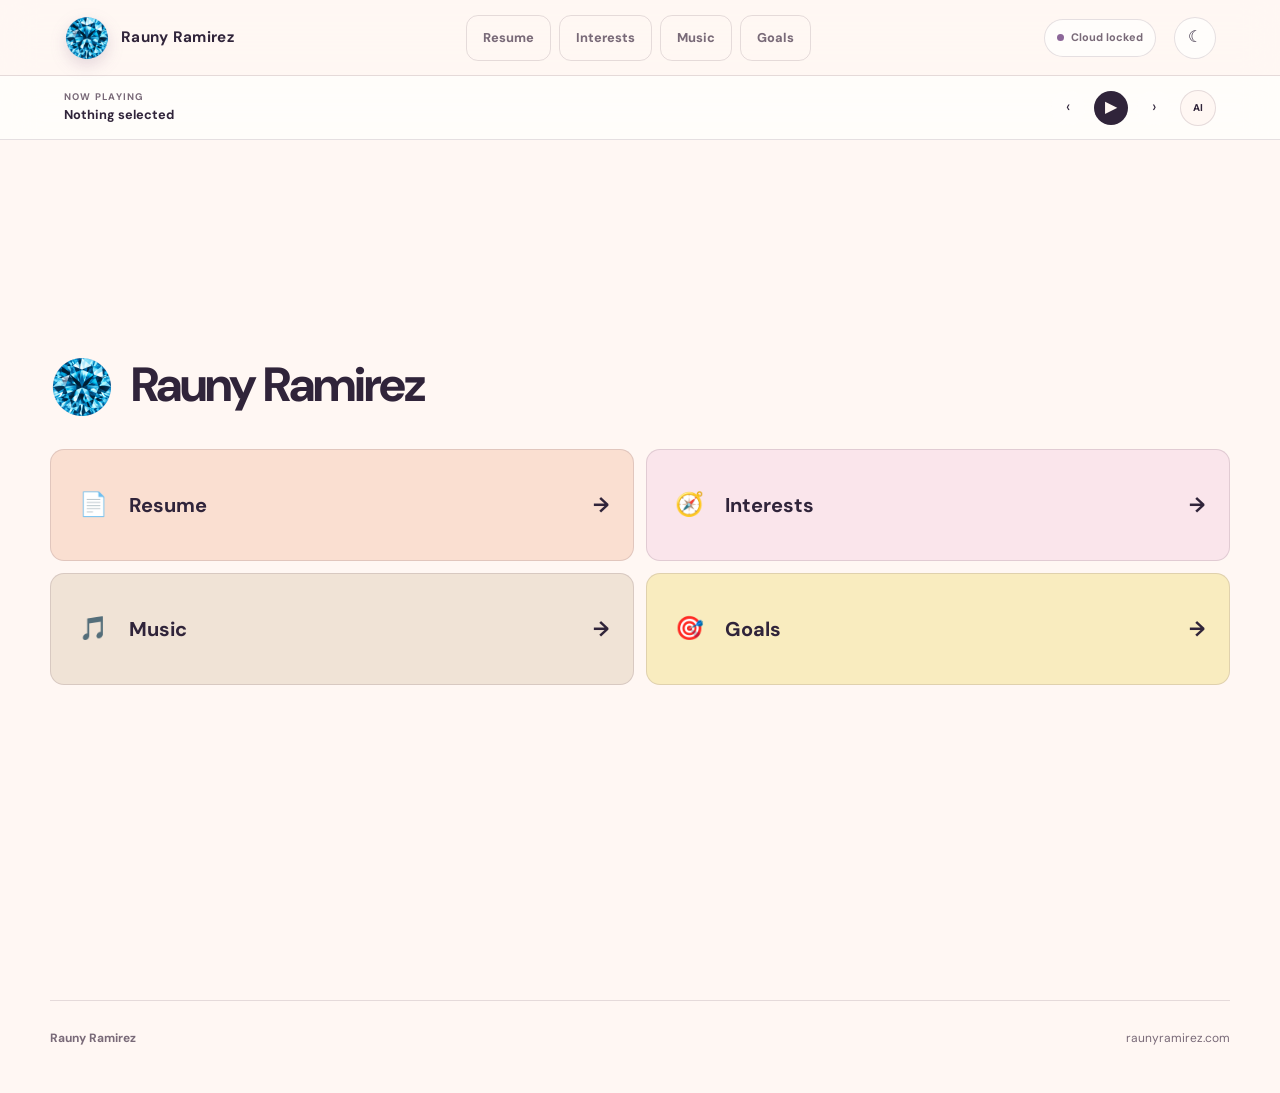
==== index.html @ 9d789d57 "Open Music with playlist tiles" ====
<!doctype html>
<html lang="en">
  <head>
    <meta charset="UTF-8" />
    <meta name="viewport" content="width=device-width, initial-scale=1.0" />
    <meta name="theme-color" content="#fff7f3" />
    <meta name="description" content="Rauny Ramirez — resume, interests, music, and goals." />
    <meta property="og:title" content="Rauny Ramirez" />
    <meta property="og:description" content="Resume, interests, music, and goals." />
    <meta property="og:url" content="https://raunyramirez.com/" />
    <meta property="og:image" content="https://raunyramirez.com/logo.png" />
    <meta property="og:type" content="website" />
    <title>Rauny Ramirez</title>
    <link rel="icon" href="favicon.ico" sizes="any" />
    <link rel="icon" href="favicon-32.png" type="image/png" sizes="32x32" />
    <link rel="icon" href="favicon-16.png" type="image/png" sizes="16x16" />
    <link rel="apple-touch-icon" href="apple-touch-icon.png" sizes="180x180" />
    <link rel="manifest" href="site.webmanifest" />
    <link rel="preconnect" href="https://fonts.googleapis.com" />
    <link rel="preconnect" href="https://fonts.gstatic.com" crossorigin />
    <link href="https://fonts.googleapis.com/css2?family=DM+Sans:wght@400;500;600;700;800&amp;display=swap" rel="stylesheet" />
    <link rel="stylesheet" href="styles.css?v=20260805-playlisttiles1" />
    <script src="music-cloud.js?v=20260804-structure1" defer></script>
    <script src="script.js?v=20260805-playlisttiles1" defer></script>
  </head>
  <body>
    <a class="skip-link" href="#main-content">Skip to content</a>
    <header class="site-header">
      <a class="brand" href="index.html" aria-label="Rauny Ramirez home"><img src="logo.png" alt="" /><strong>Rauny Ramirez</strong></a>
      <button id="menu-toggle" class="icon-button menu-toggle" type="button" aria-label="Open menu" aria-expanded="false">☰</button>
      <nav id="primary-nav" aria-label="Primary navigation">
        <a href="resume.html">Resume</a><a href="interests.html">Interests</a><a href="music.html">Music</a><a href="goals.html">Goals</a>
      </nav>
      <button id="cloud-status" class="cloud-status" type="button"><span></span>Cloud locked</button>
      <button id="theme-toggle" class="icon-button" type="button" aria-label="Switch color theme">☾</button>
    </header>

    <aside id="music-bar" class="music-bar" aria-label="Music player">
      <div><span>Now playing</span><strong id="now-playing">Nothing selected</strong></div>
      <audio id="audio-player" preload="metadata"></audio>
      <button id="previous-track" type="button" aria-label="Previous track">‹</button>
      <button id="toggle-track" class="play-button" type="button" aria-label="Play or pause">▶</button>
      <button id="next-track" type="button" aria-label="Next track">›</button>
    </aside>

    <main id="main-content">
      <section class="home-launch section-shell" aria-labelledby="home-title">
        <header><img src="logo.png" alt="" /><div><h1 id="home-title">Rauny Ramirez</h1></div></header>
        <div class="launch-grid" aria-label="Website pages">
          <a href="resume.html"><span class="launch-mark"><i aria-hidden="true">📄</i></span><strong>Resume</strong><b>→</b></a>
          <a href="interests.html"><span class="launch-mark"><i aria-hidden="true">🧭</i></span><strong>Interests</strong><b>→</b></a>
          <a href="music.html"><span class="launch-mark"><i aria-hidden="true">🎵</i></span><strong>Music</strong><b>→</b></a>
          <a href="goals.html"><span class="launch-mark"><i aria-hidden="true">🎯</i></span><strong>Goals</strong><b>→</b></a>
        </div>
      </section>
    </main>

    <footer><strong>Rauny Ramirez</strong><span>raunyramirez.com</span></footer>
    <div id="toast" class="toast" role="status" aria-live="polite"></div>
  </body>
</html>
---- styles.css ----
:root {
  --canvas: #fff7f3; --surface: #fffdfb; --ink: #30243a; --muted: #796a78; --line: rgba(72,48,69,.14);
  --terracotta: #8c6698; --terracotta-dark: #76547f; --rose: #f8dce5; --sage: #ead9c8; --sun: #f7e6a8; --blue: #f8d4c0;
  --shadow: 0 12px 35px rgba(91,61,87,.09); --radius: 14px; --header: 76px;
}
[data-theme="dark"] { --canvas:#211a25; --surface:#302736; --ink:#fff8f5; --muted:#cfbfcc; --line:rgba(255,241,248,.14); --terracotta:#c8a4d1; --terracotta-dark:#e0c2e5; --rose:#4a303d; --sage:#493c34; --sun:#4b432d; --blue:#4a332d; --shadow:0 18px 50px rgba(0,0,0,.3); }
* { box-sizing: border-box; }
[hidden] { display:none !important; }
html { scroll-behavior: smooth; scroll-padding-top: 150px; }
body { margin: 0; background: var(--canvas); color: var(--ink); font-family: "DM Sans", sans-serif; line-height: 1.55; transition: background .25s,color .25s; }
button,input,textarea,select { font: inherit; }
button,a { -webkit-tap-highlight-color: transparent; }
a { color: inherit; }
.skip-link { position:fixed; z-index:999; top:10px; left:10px; transform:translateY(-150%); border-radius:10px; background:var(--ink); color:var(--canvas); padding:10px 14px; }
.skip-link:focus { transform:none; }
.site-header { position:sticky; z-index:50; top:0; display:grid; grid-template-columns:auto 1fr auto auto; min-height:var(--header); align-items:center; gap:18px; border-bottom:1px solid var(--line); background:color-mix(in srgb,var(--canvas) 88%,transparent); padding:0 clamp(20px,5vw,72px); backdrop-filter:blur(18px); }
.brand { display:flex; align-items:center; gap:11px; text-decoration:none; }
.brand img { width:46px; height:46px; object-fit:contain; filter:drop-shadow(0 6px 8px rgba(122,76,120,.2)); }
.brand strong { font-size:.95rem; letter-spacing:.02em; }
#primary-nav { display:flex; justify-content:center; gap:8px; }
#primary-nav a { display:inline-flex; min-height:46px; align-items:center; justify-content:center; border:1px solid var(--line); border-radius:12px; color:var(--muted); padding:0 16px; font-size:.8rem; font-weight:800; text-decoration:none; }
#primary-nav a:hover,#primary-nav a:focus-visible,#primary-nav a[aria-current="page"] { border-color:var(--terracotta); background:var(--surface); color:var(--ink); outline:0; }
.icon-button,.music-bar button { border:1px solid var(--line); background:var(--surface); color:var(--ink); cursor:pointer; }
.icon-button { display:grid; width:42px; height:42px; place-items:center; border-radius:50%; }
.cloud-status { display:flex; min-height:38px; align-items:center; gap:7px; border:1px solid var(--line); border-radius:999px; background:var(--surface); color:var(--muted); padding:0 12px; cursor:pointer; font-size:.68rem; font-weight:750; }
.cloud-status span { width:7px; height:7px; border-radius:50%; background:var(--terracotta); }
.cloud-status.connected { color:var(--ink); }
.cloud-status.connected span { background:#a978b4; box-shadow:0 0 0 4px color-mix(in srgb,#a978b4 18%,transparent); }
.menu-toggle { display:none; }
.music-bar { position:sticky; z-index:45; top:var(--header); display:grid; grid-template-columns:1fr auto auto auto auto; min-height:64px; align-items:center; gap:9px; border-bottom:1px solid var(--line); background:color-mix(in srgb,var(--surface) 92%,transparent); padding:8px clamp(20px,5vw,72px); backdrop-filter:blur(18px); }
.music-bar div { display:grid; min-width:0; }
.music-bar span { color:var(--muted); font-size:.6rem; font-weight:700; letter-spacing:.13em; text-transform:uppercase; }
.music-bar strong { overflow:hidden; text-overflow:ellipsis; white-space:nowrap; font-size:.8rem; }
.music-bar button { width:34px; height:34px; border:0; border-radius:50%; }
.music-bar .play-button { background:var(--ink); color:var(--canvas); }
.music-bar .quick-ai-toggle { display:grid; width:36px; height:36px; place-items:center; border:1px solid var(--line); background:var(--canvas); color:var(--ink); font-size:.62rem; font-weight:800; }
.music-bar .quick-ai-toggle[aria-expanded="true"] { border-color:var(--ink); background:var(--ink); color:var(--canvas); }
.quick-ai-popover { position:absolute; top:calc(100% + 8px); right:clamp(20px,5vw,72px); width:min(390px,calc(100vw - 28px)); max-height:min(70vh,620px); overflow-y:auto; border:1px solid var(--line); border-radius:15px; background:var(--surface); box-shadow:var(--shadow); padding:14px; }
.quick-ai-popover form { display:grid; gap:9px; }
.music-bar .quick-ai-heading { display:flex; align-items:center; justify-content:space-between; }
.quick-ai-heading strong { font-size:.8rem; }
.music-bar .quick-ai-heading button { display:grid; width:30px; height:30px; place-items:center; border:0; background:transparent; color:var(--muted); font-size:1.15rem; }
.quick-ai-popover select,.quick-ai-popover textarea { width:100%; border:1px solid var(--line); border-radius:10px; background:var(--canvas); color:var(--ink); font:inherit; }
.quick-ai-popover select { min-height:40px; padding:0 10px; }
.quick-ai-popover textarea { min-height:72px; max-height:180px; resize:vertical; padding:11px; line-height:1.4; }
.quick-ai-popover .button { width:100%; min-height:42px; }
.quick-ai-answer { margin-top:11px; border-top:1px solid var(--line); padding:13px 2px 2px; color:var(--ink); font-size:.82rem; line-height:1.55; white-space:pre-wrap; }
.section-shell { width:min(1180px,calc(100% - 40px)); margin-inline:auto; }
.hero { display:grid; grid-template-columns:1.08fr .92fr; min-height:680px; align-items:center; gap:7vw; padding-block:80px; }
.eyebrow { margin:0 0 12px; color:var(--terracotta-dark); font-size:.68rem; font-weight:800; letter-spacing:.16em; text-transform:uppercase; }
h1,h2,h3 { font-family:"DM Sans",sans-serif; font-weight:750; line-height:1; }
h1 { max-width:700px; margin:0; font-size:clamp(4rem,8vw,8rem); letter-spacing:-.045em; }
h1 em { color:var(--terracotta); font-weight:400; }
.lede { max-width:610px; margin:27px 0 32px; color:var(--muted); font-size:clamp(1rem,1.7vw,1.25rem); }
.hero-actions { display:flex; flex-wrap:wrap; gap:10px; }
.button { display:inline-flex; min-height:44px; align-items:center; justify-content:center; border:1px solid var(--line); border-radius:10px; padding:0 18px; cursor:pointer; font-size:.78rem; font-weight:750; text-decoration:none; }
.button.primary { border-color:var(--ink); background:var(--ink); color:var(--canvas); }
.button.ghost { background:var(--surface); color:var(--ink); }
.hero-art { position:relative; display:grid; width:min(440px,100%); aspect-ratio:1; place-items:center; justify-self:end; overflow:hidden; border-radius:50% 50% 43% 57% / 42% 54% 46% 58%; background:var(--rose); box-shadow:var(--shadow); }
.hero-logo { position:relative; z-index:2; width:72%; height:72%; object-fit:contain; filter:drop-shadow(0 22px 20px rgba(105,62,100,.22)); }
.hero-art small { position:absolute; z-index:2; bottom:50px; letter-spacing:.14em; text-transform:uppercase; }
.orb { position:absolute; display:block; border-radius:50%; }
.orb.one { width:230px; height:230px; top:-45px; right:-30px; background:var(--sun); }
.orb.two { width:180px; height:180px; bottom:-25px; left:-20px; background:var(--sage); }
.overview { display:grid; grid-template-columns:repeat(4,1fr); border:1px solid var(--line); border-radius:var(--radius); background:var(--surface); box-shadow:var(--shadow); }
.overview a { min-height:220px; border-right:1px solid var(--line); padding:28px; text-decoration:none; transition:background .2s; }
.overview a:last-child { border:0; }
.overview a:hover { background:var(--rose); }
.overview span { color:var(--terracotta-dark); font-size:.66rem; font-weight:800; }
.overview h2 { margin:38px 0 10px; font-size:2.2rem; }
.overview p { margin:0; color:var(--muted); font-size:.82rem; }
.content-section { padding-block:120px 25px; }
.section-heading { display:grid; grid-template-columns:1fr minmax(260px,430px); align-items:end; gap:40px; margin-bottom:42px; }
.section-heading h1,.section-heading h2 { margin:0; font-size:clamp(3.7rem,6.5vw,7rem); letter-spacing:-.04em; }
.section-heading > p { margin:0 0 9px; color:var(--muted); }
.drop-zone { display:grid; grid-template-columns:auto 1fr auto; align-items:center; gap:18px; border:1.5px dashed color-mix(in srgb,var(--ink) 34%,transparent); border-radius:var(--radius); background:color-mix(in srgb,var(--blue) 55%,var(--surface)); padding:27px; cursor:pointer; outline:none; transition:.2s; }
.drop-zone:hover,.drop-zone:focus-visible,.drop-zone.is-dragging { border-color:var(--ink); transform:translateY(-2px); box-shadow:var(--shadow); }
.drop-zone > span { display:grid; width:52px; height:52px; place-items:center; border-radius:17px; background:var(--surface); font-size:1.4rem; }
.drop-zone strong { display:block; }
.drop-zone p { margin:2px 0 0; color:var(--muted); font-size:.8rem; }
.art-gallery { columns:3 280px; column-gap:15px; margin-top:24px; }
.art-card { position:relative; overflow:hidden; break-inside:avoid; margin-bottom:15px; border-radius:22px; background:var(--surface); box-shadow:var(--shadow); }
.art-card img { display:block; width:100%; }
.art-card footer { display:flex; justify-content:space-between; padding:12px 14px; }
.drawing-studio { overflow:hidden; border:1px solid var(--line); border-radius:var(--radius); background:var(--surface); box-shadow:var(--shadow); }
.drawing-heading { display:flex; align-items:end; justify-content:space-between; gap:24px; padding:24px 26px 18px; }
.drawing-heading h2,.drawing-heading h3 { margin:0; font-size:clamp(2rem,4vw,3.5rem); }
.drawing-heading > p { max-width:500px; margin:0; color:var(--muted); font-size:.76rem; text-align:right; }
.drawing-toolbar { display:flex; flex-wrap:wrap; align-items:center; gap:10px; border-block:1px solid var(--line); background:color-mix(in srgb,var(--blue) 35%,var(--surface)); padding:12px 16px; }
.tool-segment,.drawing-actions { display:flex; flex-wrap:wrap; gap:6px; }
.drawing-toolbar button { min-height:38px; border:1px solid var(--line); border-radius:999px; background:var(--surface); color:var(--ink); padding:0 13px; cursor:pointer; font-size:.72rem; font-weight:750; }
.drawing-toolbar button.active,.drawing-toolbar .save-drawing,.drawing-toolbar .pencil-quick-action { border-color:var(--ink); background:var(--ink); color:var(--canvas); }
.drawing-toolbar button:disabled { cursor:not-allowed; opacity:.4; }
.drawing-actions { margin-left:auto; }
.color-control,.size-control,.pencil-only-control { display:flex; align-items:center; gap:7px; color:var(--muted); font-size:.7rem; font-weight:750; }
.color-control input { width:38px; height:38px; border:1px solid var(--line); border-radius:50%; background:transparent; padding:3px; }
.color-control input::-webkit-color-swatch { border:0; border-radius:50%; }
.size-control input { width:110px; border:0; padding:0; }
.size-control output { min-width:22px; color:var(--ink); }
.pencil-only-control input { width:18px; height:18px; accent-color:var(--terracotta); }
.drawing-canvas-shell { position:relative; overflow:hidden; background:#fff; }
#drawing-canvas { display:block; width:100%; height:auto; aspect-ratio:4/3; background:#fff; cursor:crosshair; touch-action:none; }
.pencil-preview { position:absolute; top:0; left:0; display:none; width:16px; height:6px; transform:translate(-50%,-50%); border:1.5px solid rgba(20,25,30,.75); border-radius:50%; pointer-events:none; }
.pencil-preview.visible { display:block; }
.pencil-telemetry { position:absolute; right:12px; bottom:12px; display:flex; flex-wrap:wrap; justify-content:flex-end; gap:6px; pointer-events:none; }
.pencil-telemetry span { border:1px solid rgba(30,35,40,.1); border-radius:999px; background:rgba(255,255,255,.86); color:#3b4240; padding:5px 8px; font-size:.62rem; font-weight:750; backdrop-filter:blur(8px); }
.pencil-note { border-top:1px solid var(--line); color:var(--muted); padding:13px 20px; font-size:.72rem; }
.gallery-heading { margin:42px 0 14px; font-size:2rem; }
.empty-state { grid-column:1/-1; padding:55px 20px; color:var(--muted); text-align:center; }
.entry-form,.goal-form { display:grid; gap:14px; border:1px solid var(--line); border-radius:var(--radius); background:var(--surface); padding:25px; box-shadow:var(--shadow); }
.entry-form { grid-template-columns:1fr 2fr auto; align-items:end; }
.entry-form label { display:grid; gap:7px; color:var(--muted); font-size:.7rem; font-weight:700; }
input,textarea,select { width:100%; border:1px solid var(--line); border-radius:14px; background:var(--canvas); color:var(--ink); padding:12px 14px; outline:none; }
textarea { min-height:92px; resize:vertical; }
input:focus,textarea:focus,select:focus { border-color:var(--terracotta); box-shadow:0 0 0 3px color-mix(in srgb,var(--terracotta) 18%,transparent); }
.card-grid { display:grid; grid-template-columns:repeat(3,1fr); gap:15px; margin-top:22px; }
.note-card,.goal-card { position:relative; min-height:180px; border:1px solid var(--line); border-radius:22px; background:var(--surface); padding:23px; }
.note-card span,.goal-card span { color:var(--terracotta-dark); font-size:.65rem; font-weight:800; text-transform:uppercase; }
.note-card h3,.goal-card h3 { margin:28px 0 12px; font-size:1.7rem; }
.note-card p { color:var(--muted); font-size:.82rem; white-space:pre-wrap; }
.delete-button { border:0; background:transparent; color:var(--muted); cursor:pointer; }
.note-card .delete-button,.goal-card .delete-button { position:absolute; top:15px; right:15px; }
.goal-form { grid-template-columns:1fr 180px auto; }
.goal-board { display:grid; grid-template-columns:repeat(3,1fr); gap:15px; margin-top:22px; }
.goal-card { display:flex; flex-direction:column; background:var(--sun); }
.goal-card.done { opacity:.63; }
.goal-card.done h3 { text-decoration:line-through; }
.goal-card footer { display:flex; justify-content:space-between; gap:12px; margin-top:auto; }
.music-drop { background:color-mix(in srgb,var(--rose) 65%,var(--surface)); }
.music-library { margin-top:22px; border:1px solid var(--line); border-radius:var(--radius); background:var(--surface); padding:25px; box-shadow:var(--shadow); }
.library-title { display:flex; align-items:end; justify-content:space-between; border-bottom:1px solid var(--line); padding-bottom:16px; }
.library-title h2,.library-title h3 { margin:0; font-size:2rem; }
.library-title small { color:var(--muted); }
.library-actions { display:flex; align-items:center; gap:8px; }
.bulk-playlist-select { max-width:160px; min-height:40px; border:1px solid var(--line); border-radius:10px; background:var(--surface); color:var(--ink); padding:0 10px; font:inherit; font-size:.7rem; font-weight:700; }
.bulk-playlist-select:disabled { opacity:.45; }
.select-all-control { display:inline-flex; min-height:40px; align-items:center; gap:7px; border:1px solid var(--line); border-radius:10px; padding:0 11px; color:var(--muted); cursor:pointer; font-size:.7rem; font-weight:750; }
.select-all-control input,.track-select { width:17px; height:17px; margin:0; accent-color:var(--ink); cursor:pointer; }
.button.danger { border-color:color-mix(in srgb,#b94040 45%,var(--line)); background:transparent; color:#a62f2f; }
.button:disabled { cursor:not-allowed; opacity:.42; }
.track-table-wrap { margin-top:14px; overflow-x:auto; }
.track-table-head,.track-row { display:grid; min-width:850px; grid-template-columns:24px 38px minmax(190px,1.3fr) minmax(140px,.8fr) minmax(170px,.9fr) minmax(76px,auto); align-items:center; gap:14px; }
.track-table-head { align-items:end; border-bottom:1px solid var(--line); padding:10px 2px 12px; }
.track-column-filter { display:grid; min-width:0; gap:5px; }
.track-sort { display:flex; align-items:center; justify-content:space-between; gap:7px; border:0; background:transparent; color:var(--muted); padding:0; cursor:pointer; font:inherit; font-size:.63rem; font-weight:850; letter-spacing:.08em; text-transform:uppercase; }
.track-sort span { font-size:.58rem; letter-spacing:0; }
.track-sort.active { color:var(--ink); }
.track-column-filter input,.track-column-filter select { width:100%; min-width:0; min-height:38px; border:1px solid var(--line); border-radius:10px; background:var(--canvas); color:var(--ink); padding:0 10px; font:inherit; font-size:.72rem; }
.track-list { display:grid; min-width:850px; }
.track-row { border-bottom:1px solid var(--line); padding:14px 2px; }
.track-row.editing { background:color-mix(in srgb,var(--sun) 32%,transparent); }
.track-row:last-child { border:0; }
.track-row .track-play { display:grid; width:38px; height:38px; place-items:center; border:0; border-radius:50%; background:var(--terracotta); color:var(--surface); cursor:pointer; }
.track-song { display:grid; min-width:0; }
.track-song strong,.track-song small,.track-artist { overflow:hidden; text-overflow:ellipsis; white-space:nowrap; }
.track-song small,.track-artist { color:var(--muted); font-size:.76rem; }
.track-edit-input { width:100%; min-width:0; min-height:36px; border:1px solid var(--terracotta); border-radius:9px; background:var(--canvas); color:var(--ink); padding:0 9px; font:inherit; font-size:.76rem; }
.track-playlist-select { width:100%; min-width:0; min-height:36px; border:1px solid var(--line); border-radius:10px; background:var(--canvas); color:var(--ink); padding:0 8px; }
.track-row-actions { display:flex; align-items:center; justify-content:flex-end; gap:4px; }
.track-row-actions button { min-width:30px; min-height:30px; border:0; border-radius:8px; background:transparent; color:var(--muted); cursor:pointer; font:inherit; font-size:.75rem; font-weight:800; }
.track-row-actions .track-save { background:var(--sun); color:var(--ink); padding:0 9px; }
body > footer { display:flex; width:min(1180px,calc(100% - 40px)); justify-content:space-between; gap:20px; margin:100px auto 0; border-top:1px solid var(--line); padding:28px 0 45px; color:var(--muted); font-size:.75rem; }
.toast { position:fixed; z-index:100; right:22px; bottom:22px; max-width:min(390px,calc(100% - 44px)); transform:translateY(130%); border-radius:14px; background:var(--ink); color:var(--canvas); padding:12px 16px; opacity:0; transition:.25s; }
.toast.visible { transform:none; opacity:1; }

@media (max-width:900px) {
  .cloud-status { justify-self:end; }
  .hero { grid-template-columns:1fr; min-height:auto; padding-block:70px; }
  .hero-art { width:min(470px,88vw); justify-self:center; }
  .overview { grid-template-columns:1fr 1fr; }
  .overview a:nth-child(2) { border-right:0; }
  .overview a:nth-child(-n+2) { border-bottom:1px solid var(--line); }
  .section-heading { grid-template-columns:1fr; gap:17px; }
  .entry-form { grid-template-columns:1fr 1fr; }
  .entry-form label:nth-child(2) { grid-column:1/-1; }
  .card-grid,.goal-board { grid-template-columns:1fr 1fr; }
  .drawing-actions { width:100%; margin-left:0; }
}
@media (max-width:600px) {
  .site-header { grid-template-columns:auto auto 1fr auto; justify-content:space-between; padding-inline:14px; }
  .brand strong { display:none; }
  .menu-toggle { display:grid; border-radius:12px; }
  #primary-nav { position:absolute; top:calc(100% + 1px); right:0; left:0; display:none; flex-direction:column; background:var(--surface); padding:12px 14px; box-shadow:var(--shadow); }
  #primary-nav.open { display:flex; }
  #primary-nav a { justify-content:flex-start; }
  .cloud-status,.cloud-status.connected { width:38px; overflow:hidden; justify-content:center; gap:0; padding:0; color:transparent; font-size:0; }
  .cloud-status span { flex:0 0 auto; }
  .music-bar { grid-template-columns:minmax(0,1fr) repeat(4,auto); gap:5px; padding-inline:12px; }
  .music-bar button { display:grid; place-items:center; }
  .section-shell { width:min(100% - 26px,1180px); }
  .hero { gap:48px; padding-block:55px; }
  h1 { font-size:clamp(3.5rem,18vw,5.3rem); }
  .hero-logo { width:70%; height:70%; }
  .overview { grid-template-columns:1fr; }
  .overview a { min-height:170px; border-right:0; border-bottom:1px solid var(--line); }
  .overview a:nth-child(3) { border-bottom:1px solid var(--line); }
  .content-section { padding-top:95px; }
  .section-heading h1,.section-heading h2 { font-size:3.7rem; }
  .drop-zone { grid-template-columns:auto 1fr; padding:20px; }
  .drop-zone .button { grid-column:1/-1; width:100%; }
  .drawing-heading { display:grid; padding:20px; }
  .drawing-heading > p { text-align:left; }
  .drawing-toolbar { align-items:flex-start; }
  .tool-segment,.drawing-actions { width:100%; }
  .drawing-actions button { flex:1 1 auto; }
  .size-control { flex:1; }
  .size-control input { flex:1; width:auto; }
  .pencil-telemetry { right:7px; bottom:7px; left:7px; justify-content:center; }
  .entry-form,.goal-form,.card-grid,.goal-board { grid-template-columns:1fr; }
  .entry-form label:nth-child(2) { grid-column:auto; }
  body > footer { display:grid; text-align:left; }
}

/* Minimal workspace interface */
.home-launch { display:grid; min-height:calc(100svh - 140px); align-content:center; gap:30px; padding-block:56px; }
.home-launch > header { display:flex; align-items:center; gap:17px; }
.home-launch > header img { width:64px; height:64px; object-fit:contain; }
.home-launch h1 { margin:0 0 4px; font-size:clamp(1.8rem,4vw,3rem); letter-spacing:-.04em; }
.home-launch header span { color:var(--muted); font-size:.78rem; font-weight:650; }
.launch-grid { display:grid; grid-template-columns:repeat(2,minmax(0,1fr)); gap:12px; }
.launch-grid a { display:grid; grid-template-columns:auto 1fr auto; min-height:112px; align-items:center; gap:18px; border:1px solid var(--line); border-radius:14px; background:var(--surface); padding:24px; text-decoration:none; transition:border-color .18s,transform .18s,box-shadow .18s; }
.launch-grid a:nth-child(5n+1) { background:color-mix(in srgb,var(--blue) 72%,var(--surface)); }
.launch-grid a:nth-child(5n+2) { background:color-mix(in srgb,var(--rose) 72%,var(--surface)); }
.launch-grid a:nth-child(5n+3) { background:color-mix(in srgb,var(--sage) 72%,var(--surface)); }
.launch-grid a:nth-child(5n+4) { background:color-mix(in srgb,var(--sun) 72%,var(--surface)); }
.launch-grid a:nth-child(5n+5) { background:color-mix(in srgb,var(--terracotta) 18%,var(--surface)); }
.launch-grid a:hover { border-color:color-mix(in srgb,var(--ink) 28%,transparent); box-shadow:var(--shadow); transform:translateY(-2px); }
.launch-grid span { color:var(--muted); font-size:.68rem; font-weight:800; }
.launch-grid .launch-mark { display:grid; min-width:36px; justify-items:center; gap:3px; }
.launch-grid .launch-mark i { font-size:1.45rem; font-style:normal; line-height:1; }
.launch-grid .launch-mark small { font-size:.56rem; }
.interest-launch .interest-emoji { color:inherit; font-size:1.45rem; font-weight:400; line-height:1; }
.launch-grid strong { font-size:clamp(1rem,2vw,1.25rem); }
.launch-grid b { font-size:1.3rem; }
.content-section { padding-block:90px 24px; }
.section-heading { display:block; margin-bottom:26px; }
.section-heading h1,.section-heading h2 { font-size:clamp(2.5rem,5vw,4.8rem); }
.drawing-studio,.entry-form,.goal-form,.music-library { border-radius:14px; box-shadow:none; }
.drawing-heading h2,.drawing-heading h3,.gallery-heading,.library-title h2,.library-title h3 { font-size:1.55rem; }
.drawing-toolbar button { border-radius:9px; }
.drop-zone { border-radius:14px; background:var(--surface); padding:22px; }
.drop-zone > span { border:1px solid var(--line); border-radius:10px; background:var(--canvas); }
.note-card,.goal-card,.art-card { border-radius:13px; }
.goal-card { background:var(--surface); }
.music-drop { background:var(--surface); }

/* Shared music-library structure */
.music-workspace { min-width:0; margin-top:22px; }
.music-workspace > * { min-width:0; }
.playlist-browser,.music-workspace .music-library { margin:0; border:1px solid var(--line); border-radius:14px; background:var(--surface); padding:25px; box-shadow:none; }
.playlist-browser-heading { display:flex; min-height:46px; align-items:center; justify-content:space-between; gap:12px; margin-bottom:18px; }
.playlist-browser-heading h2 { margin:0; font-size:2rem; }
.playlist-browser-heading .button { min-height:38px; padding:0 13px; font-size:.68rem; }
.playlist-tile-grid { display:grid; grid-template-columns:repeat(auto-fill,minmax(210px,1fr)); gap:12px; }
.playlist-tile-list { display:contents; }
.playlist-tile { display:grid; min-height:210px; align-content:space-between; justify-items:start; overflow:hidden; border:1px solid var(--line); border-radius:14px; background:color-mix(in srgb,var(--surface) 60%,var(--rose)); color:var(--ink); padding:22px; cursor:pointer; text-align:left; transition:border-color .18s,box-shadow .18s,transform .18s; }
.playlist-tile:nth-child(3n+2) { background:color-mix(in srgb,var(--surface) 60%,var(--peach)); }
.playlist-tile:nth-child(3n) { background:color-mix(in srgb,var(--surface) 60%,var(--sun)); }
.playlist-tile:hover,.playlist-tile:focus-visible { border-color:var(--terracotta); box-shadow:var(--shadow); outline:0; transform:translateY(-2px); }
.playlist-tile.active { border-color:var(--ink); }
.playlist-tile > span { font-size:2rem; }
.playlist-tile strong { width:100%; overflow:hidden; font-size:1.15rem; text-overflow:ellipsis; white-space:nowrap; }
.playlist-tile small { color:var(--muted); }
.playlist-tile small b { color:var(--ink); font-size:1rem; }
.all-songs-tile { background:color-mix(in srgb,var(--surface) 58%,var(--blue)); }
.library-title-group { display:grid; gap:8px; }
.collection-back-button { width:max-content; min-height:36px; border:1px solid var(--line); border-radius:10px; background:transparent; color:var(--muted); padding:0 11px; cursor:pointer; font:inherit; font-size:.72rem; font-weight:800; }
.collection-back-button:hover,.collection-back-button:focus-visible { border-color:var(--terracotta); color:var(--ink); outline:0; }
.music-workspace .track-row { grid-template-columns:auto auto minmax(0,1fr) minmax(125px,180px) auto; }
.track-row select { min-height:36px; min-width:0; border:1px solid var(--line); border-radius:9px; background:var(--canvas); color:var(--ink); padding:0 8px; font-size:.7rem; }

@media (max-width:760px) {
  .playlist-tile-grid { grid-template-columns:repeat(2,minmax(0,1fr)); }
  .music-workspace .track-row { grid-template-columns:auto auto minmax(0,1fr) auto; }
  .music-workspace .track-row select { grid-column:3 / -1; }
}

@media (max-width:480px) {
  .playlist-browser,.music-workspace .music-library { padding:18px; }
  .playlist-tile-grid { grid-template-columns:1fr; }
  .playlist-tile { min-height:165px; }
}

/* Dentistry study */
.pdf-drawer-open { overflow:hidden; }
.dentistry-study { max-width:980px; }
.dentistry-header { display:flex; align-items:center; justify-content:space-between; gap:20px; margin-bottom:22px; }
.dentistry-header h1 { margin:0; font-size:clamp(2.7rem,6vw,5.4rem); }
.dentistry-mode-bar { display:grid; grid-template-columns:repeat(3,1fr); overflow:hidden; border:1px solid var(--line); border-radius:13px; background:var(--surface); }
.dentistry-mode-bar button { min-height:54px; border:0; border-right:1px solid var(--line); background:transparent; color:var(--muted); cursor:pointer; font-weight:800; }
.dentistry-mode-bar button:last-child { border-right:0; }
.dentistry-mode-bar button[aria-pressed="true"] { background:var(--ink); color:var(--canvas); }
.dentistry-stats { display:grid; grid-template-columns:repeat(3,1fr); margin:12px 0 28px; border:1px solid var(--line); border-radius:13px; background:var(--surface); }
.dentistry-stats > span { display:grid; min-height:76px; place-content:center; border-right:1px solid var(--line); text-align:center; }
.dentistry-stats > span:last-child { border-right:0; }
.dentistry-stats small { color:var(--muted); font-size:.6rem; font-weight:800; letter-spacing:.09em; text-transform:uppercase; }
.dentistry-stats strong { font-size:1.1rem; }
.dentistry-controls { display:grid; grid-template-columns:220px 1fr; gap:9px; margin-bottom:12px; }
.dentistry-controls select,.dentistry-controls input { min-height:46px; border-radius:11px; background:var(--surface); }
.dentistry-study-grid { display:grid; grid-template-columns:repeat(2,minmax(0,1fr)); gap:10px; }
.dentistry-study-card { display:grid; min-height:220px; align-content:start; border:1px solid var(--line); border-radius:13px; background:var(--surface); padding:19px; }
.dentistry-study-card > span { color:var(--terracotta-dark); font-size:.61rem; font-weight:850; letter-spacing:.08em; text-transform:uppercase; }
.dentistry-study-card h2 { margin:15px 0 10px; font-size:1rem; line-height:1.3; }
.dentistry-study-card p { margin:0 0 18px; color:var(--muted); font-size:.78rem; }
.source-button,.dentistry-feedback button,.dentistry-history-row details button { width:max-content; max-width:100%; margin-top:auto; overflow:hidden; border:0; background:transparent; color:var(--terracotta-dark); padding:0; cursor:pointer; font-size:.64rem; font-weight:800; text-align:left; text-overflow:ellipsis; white-space:nowrap; }
.dentistry-test-heading { display:flex; align-items:center; justify-content:space-between; margin-bottom:12px; border:1px solid var(--line); border-radius:12px; background:var(--surface); padding:16px 18px; }
.dentistry-test-heading span { color:var(--muted); font-size:.7rem; font-weight:700; }
.dentistry-question { margin:0 0 10px; border:1px solid var(--line); border-radius:13px; background:var(--surface); padding:18px; }
.dentistry-question legend { display:flex; align-items:flex-start; gap:10px; padding:0 5px; font-size:.88rem; font-weight:800; }
.dentistry-question legend span { display:grid; width:24px; height:24px; flex:0 0 auto; place-items:center; border-radius:50%; background:var(--ink); color:var(--canvas); font-size:.63rem; }
.dentistry-options { display:grid; grid-template-columns:1fr 1fr; gap:7px; margin-top:14px; }
.dentistry-options label { display:flex; min-height:48px; align-items:center; gap:9px; border:1px solid var(--line); border-radius:10px; padding:9px 11px; cursor:pointer; font-size:.74rem; }
.dentistry-options input { width:17px; height:17px; flex:0 0 auto; margin:0; accent-color:var(--ink); }
.dentistry-options label:has(input:checked) { border-color:var(--ink); }
.dentistry-options label.correct { border-color:#4d8a60; background:color-mix(in srgb,#65a978 14%,var(--surface)); }
.dentistry-options label.incorrect { border-color:#ad4a4a; background:color-mix(in srgb,#d85c5c 12%,var(--surface)); }
.dentistry-feedback { margin-top:12px; border-top:1px solid var(--line); padding:12px 3px 1px; }
.dentistry-feedback strong { font-size:.72rem; }
.dentistry-feedback p { margin:4px 0 8px; color:var(--muted); font-size:.73rem; }
#dentistry-check-test { width:100%; margin-top:5px; }
.dentistry-result { display:flex; align-items:center; justify-content:center; gap:14px; margin-top:12px; border:1px solid var(--line); border-radius:13px; background:var(--surface); padding:20px; }
.dentistry-result > strong { font-size:2rem; }
.dentistry-result > span { color:var(--muted); font-weight:700; }
.dentistry-history-section { margin-top:40px; }
.dentistry-history-section > h2 { margin:0 0 12px; font-size:1.45rem; }
.dentistry-history { display:grid; gap:8px; }
.dentistry-history-row { display:grid; grid-template-columns:220px 1fr; align-items:start; gap:18px; border:1px solid var(--line); border-radius:12px; background:var(--surface); padding:14px 16px; }
.dentistry-history-row > div { display:flex; align-items:center; gap:12px; }
.dentistry-history-row > div > strong { min-width:52px; font-size:1.3rem; }
.dentistry-history-row > div > span { color:var(--muted); font-size:.69rem; }
.dentistry-history-row details summary { color:var(--muted); cursor:pointer; font-size:.7rem; font-weight:750; }
.dentistry-history-row ol { display:grid; gap:10px; margin:12px 0 0; padding-left:18px; }
.dentistry-history-row li { padding-left:5px; font-size:.7rem; }
.dentistry-history-row li > * { display:block; margin-bottom:3px; }
.dentistry-history-row li span { color:var(--muted); }
.dentistry-perfect { justify-self:end; color:#4d8a60; font-size:.72rem; font-weight:800; }
.dentistry-notes-panel { margin-top:40px; border-top:1px solid var(--line); padding-top:16px; }
.dentistry-notes-panel > summary { width:max-content; cursor:pointer; color:var(--muted); font-size:.75rem; font-weight:800; }
.dentistry-notes-panel .entry-form { margin-top:15px; }
.dentistry-pdf-backdrop { position:fixed; z-index:79; inset:0; background:rgba(8,13,18,.52); backdrop-filter:blur(3px); }
.dentistry-pdf-drawer { position:fixed; z-index:80; top:0; right:0; bottom:0; display:grid; width:min(720px,94vw); grid-template-rows:auto 1fr; border-left:1px solid var(--line); background:var(--surface); box-shadow:-20px 0 60px rgba(0,0,0,.25); }
.dentistry-pdf-drawer header { display:flex; min-height:64px; align-items:center; justify-content:space-between; border-bottom:1px solid var(--line); padding:0 18px; }
.dentistry-pdf-drawer header button { display:grid; width:38px; height:38px; place-items:center; border:1px solid var(--line); border-radius:50%; background:var(--canvas); color:var(--ink); cursor:pointer; font-size:1.25rem; }
.dentistry-pdf-drawer iframe { width:100%; height:100%; border:0; background:#fff; }

/* Travel */
.travel-section { padding-top:72px; }
.travel-heading { display:block; margin-bottom:24px; }
.travel-destinations { display:grid; grid-template-columns:repeat(5,minmax(0,1fr)); overflow:hidden; border:1px solid var(--line); border-radius:14px; background:var(--surface); }
.travel-destinations button { display:grid; min-width:0; min-height:112px; align-content:space-between; border:0; border-right:1px solid var(--line); background:transparent; color:var(--ink); padding:17px; cursor:pointer; text-align:left; transition:background .18s,color .18s; }
.travel-destinations button:last-child { border-right:0; }
.travel-destinations button:hover,.travel-destinations button:focus-visible,.travel-destinations button.active { background:var(--rose); outline:0; }
.travel-destinations button span { color:var(--terracotta-dark); font-size:.6rem; font-weight:850; }
.travel-destinations button strong { overflow:hidden; font-size:clamp(.82rem,1.5vw,1.05rem); text-overflow:ellipsis; }
.travel-map-card { overflow:hidden; margin-top:18px; border:1px solid var(--line); border-radius:14px; background:var(--surface); }
.travel-map-card > header { display:flex; min-height:62px; align-items:center; justify-content:space-between; border-bottom:1px solid var(--line); padding:0 18px; }
.travel-map-card h2 { margin:0; font-size:1rem; }
.travel-map-card > header button { border:1px solid var(--line); border-radius:999px; background:var(--canvas); color:var(--ink); padding:7px 12px; cursor:pointer; font-size:.68rem; font-weight:800; }
#travel-map { width:100%; height:min(62vh,590px); min-height:390px; background:var(--sage); z-index:1; }
.travel-marker { display:grid; width:26px; height:26px; place-items:center; border:3px solid #fff; border-radius:50%; background:#986fac; color:#fff; box-shadow:0 3px 12px rgba(48,36,58,.35); font-size:.64rem; font-weight:850; }
.leaflet-popup-content-wrapper,.leaflet-popup-tip { background:var(--surface); color:var(--ink); }
.leaflet-popup-content-wrapper { border:1px solid var(--line); border-radius:10px; box-shadow:var(--shadow); }
.leaflet-popup-content { margin:12px 14px; font-family:"DM Sans",sans-serif; font-weight:800; }
.leaflet-control-zoom a { background:var(--surface) !important; color:var(--ink) !important; }
.leaflet-control-attribution { background:color-mix(in srgb,var(--surface) 86%,transparent) !important; color:var(--muted) !important; }
.leaflet-control-attribution a { color:var(--terracotta-dark) !important; }
[data-theme="dark"] .leaflet-tile-pane { filter:brightness(.68) contrast(.9) saturate(.55); }
.map-message { margin:0; padding:18px; color:var(--muted); font-size:.78rem; }

/* Shared interest-card structure. */
.interest-grid { display:grid; grid-template-columns:repeat(3,minmax(0,1fr)); gap:12px; }
.interest-card { display:flex; min-height:280px; flex-direction:column; align-items:flex-start; border:1px solid var(--line); border-radius:14px; background:var(--surface); color:var(--ink); padding:24px; text-align:left; text-decoration:none; transition:border-color .18s,box-shadow .18s,transform .18s; }
.interest-card:nth-child(5n+1) { background:color-mix(in srgb,var(--blue) 72%,var(--surface)); }
.interest-card:nth-child(5n+2) { background:color-mix(in srgb,var(--rose) 72%,var(--surface)); }
.interest-card:nth-child(5n+3) { background:color-mix(in srgb,var(--sage) 72%,var(--surface)); }
.interest-card:nth-child(5n+4) { background:color-mix(in srgb,var(--sun) 72%,var(--surface)); }
.interest-card:nth-child(5n+5) { background:color-mix(in srgb,var(--terracotta) 18%,var(--surface)); }
.interest-card:hover,.interest-card:focus-visible { border-color:color-mix(in srgb,var(--ink) 28%,transparent); box-shadow:var(--shadow); outline:0; transform:translateY(-2px); }
.interest-icon { font-size:1.7rem; line-height:1; }
.interest-card h2 { margin:22px 0 0; font-size:clamp(1.4rem,2.4vw,2rem); letter-spacing:-.035em; }

/* Shared music filters: one column per field and multi-select artists. */
.artist-filter { position:relative; min-width:0; }
.artist-filter summary { display:flex; min-height:38px; align-items:center; justify-content:space-between; gap:8px; overflow:hidden; border:1px solid var(--line); border-radius:10px; background:var(--canvas); color:var(--ink); padding:0 10px; cursor:pointer; font-size:.72rem; list-style:none; }
.artist-filter summary::-webkit-details-marker { display:none; }
.artist-filter summary span:first-child { overflow:hidden; text-overflow:ellipsis; white-space:nowrap; }
.artist-filter[open] summary { border-color:color-mix(in srgb,var(--ink) 32%,var(--line)); }
.artist-filter-options { position:absolute; z-index:35; top:calc(100% + 6px); left:0; display:grid; width:max(100%,220px); max-height:260px; overflow:auto; border:1px solid var(--line); border-radius:12px; background:var(--surface); box-shadow:var(--shadow); padding:6px; }
.artist-filter-all,.artist-filter-option { display:flex; min-height:36px; align-items:center; gap:9px; border:0; border-radius:8px; background:transparent; color:var(--ink); padding:7px 9px; cursor:pointer; font:inherit; font-size:.72rem; text-align:left; }
.artist-filter-all:hover,.artist-filter-all.active,.artist-filter-option:hover { background:var(--rose); }
.track-column-filter .artist-filter-option input { width:16px; min-height:16px; margin:0; padding:0; accent-color:var(--ink); }
.artist-filter-option span { overflow:hidden; text-overflow:ellipsis; white-space:nowrap; }

@media (max-width:600px) {
  .home-launch { min-height:calc(100svh - 134px); padding-block:36px; }
  .launch-grid { grid-template-columns:1fr; }
  .launch-grid a { min-height:82px; grid-column:auto; padding:18px; }
  .content-section { padding-top:72px; }
  .section-heading h1,.section-heading h2 { font-size:3rem; }
  .drawing-heading { padding:18px; }
  .drop-zone { border-radius:13px; }
  .library-title { display:grid; align-items:flex-start; gap:16px; }
  .library-actions { width:100%; flex-wrap:wrap; justify-content:flex-start; }
  .bulk-playlist-select { max-width:none; flex:1 1 145px; }
  .library-actions small { width:100%; text-align:right; }
  .dentistry-controls,.dentistry-study-grid,.dentistry-options { grid-template-columns:1fr; }
  .dentistry-study-card { min-height:0; }
  .dentistry-history-row { grid-template-columns:1fr; gap:9px; }
  .dentistry-perfect { justify-self:start; }
  .dentistry-pdf-drawer { width:100vw; }
  .travel-section { padding-top:42px; }
  .travel-destinations { grid-template-columns:1fr 1fr; }
  .travel-destinations button { min-height:82px; border-bottom:1px solid var(--line); }
  .travel-destinations button:nth-child(2n) { border-right:0; }
  .travel-destinations button:last-child { grid-column:1/-1; border-bottom:0; }
  #travel-map { height:58vh; min-height:360px; }
  .interest-grid { grid-template-columns:1fr; }
  .interest-card { min-height:240px; }
}

/* Resume */
.sr-only { position:absolute; width:1px; height:1px; overflow:hidden; clip:rect(0,0,0,0); white-space:nowrap; clip-path:inset(50%); }
.resume-block { border-top:1px solid var(--line); padding-top:24px; }
.resume-block > h2 { margin:0 0 18px; color:var(--muted); font-size:.72rem; letter-spacing:.14em; text-transform:uppercase; }
.education-list { display:grid; gap:10px; }
.education-card { display:grid; grid-template-columns:auto 1fr auto; min-height:112px; align-items:center; gap:18px; border:1px solid var(--line); border-radius:14px; background:var(--surface); padding:18px 22px; }
.school-mark { display:grid; width:84px; height:64px; place-items:center; overflow:hidden; border:1px solid var(--line); border-radius:12px; background:#fff; padding:6px 8px; }
.school-mark img { display:block; width:100%; height:100%; object-fit:contain; }
.school-mark.nyu-mark img { width:36px; }
.school-mark.mdc-mark { background:#fff; }
.education-card h3 { margin:0 0 5px; font-size:1.15rem; }
.education-card p,.education-card time { margin:0; color:var(--muted); font-size:.78rem; }
.education-card .education-role { margin-top:5px; color:var(--terracotta-dark); font-weight:800; }
.education-card time { font-weight:700; white-space:nowrap; }

/* Shopping catalogs */
.shopping-heading { display:flex; align-items:end; justify-content:space-between; gap:20px; }
.shopping-heading > span { color:var(--muted); font-size:.75rem; font-weight:700; }
.shopping-layout { display:grid; grid-template-columns:230px minmax(0,1fr); align-items:start; gap:22px; min-width:0; }
.shopping-layout > *,.filter-group { min-width:0; }
.catalog-sidebar { position:sticky; top:158px; display:grid; min-width:0; gap:26px; border:1px solid var(--line); border-radius:14px; background:var(--surface); padding:17px; }
.filter-group h2 { margin:0 0 10px; color:var(--muted); font-size:.65rem; letter-spacing:.13em; text-transform:uppercase; }
.store-filter-list,.category-filter-list { display:grid; gap:5px; }
.store-filter-list button,.category-filter-list button { display:grid; grid-template-columns:1fr auto; min-height:42px; align-items:center; gap:10px; border:1px solid transparent; border-radius:9px; background:transparent; color:var(--ink); padding:7px 9px; cursor:pointer; text-align:left; }
.store-filter-list button:hover,.category-filter-list button:hover { background:var(--canvas); }
.store-filter-list button[aria-pressed="true"],.category-filter-list button[aria-pressed="true"] { border-color:var(--line); background:var(--ink); color:var(--canvas); }
.store-filter-list small,.category-filter-list small { color:var(--muted); font-size:.58rem; }
.store-filter-list button[aria-pressed="true"] small,.category-filter-list button[aria-pressed="true"] small { color:color-mix(in srgb,var(--canvas) 70%,transparent); }
.store-wordmark { overflow:hidden; text-overflow:ellipsis; white-space:nowrap; font-size:.66rem; font-weight:800; letter-spacing:.02em; }
.wordmark-prettylittlething { font-style:italic; letter-spacing:-.06em; }
.wordmark-nasty-gal { letter-spacing:.08em; }
.wordmark-princess-polly { font-family:Georgia,serif; font-style:italic; font-weight:600; }
.wordmark-revolve,.wordmark-yoox { letter-spacing:.17em; }
.wordmark-hot-topic { letter-spacing:-.02em; }
.wordmark-jane { font-family:Georgia,serif; font-size:.8rem; font-style:italic; text-transform:lowercase; }
.catalog-results { min-width:0; }
.catalog-toolbar { display:grid; grid-template-columns:minmax(180px,1fr) 170px; gap:9px; margin-bottom:12px; }
.catalog-toolbar input,.catalog-toolbar select { min-height:44px; background:var(--surface); }
.shopping-store-strip { display:grid; grid-template-columns:repeat(4,minmax(0,1fr)); gap:8px; margin-bottom:22px; }
.shopping-store-card { display:grid; grid-template-columns:1fr auto; min-height:72px; align-items:center; gap:8px; border:1px solid var(--line); border-radius:12px; background:var(--surface); padding:9px 11px; }
.shopping-store-card.selected { border-color:var(--ink); box-shadow:inset 0 0 0 1px var(--ink); }
.shopping-store-card button { display:flex; min-width:0; align-items:center; align-self:stretch; border:0; background:transparent; color:var(--ink); padding:0; cursor:pointer; text-align:left; }
.shopping-store-card a { color:var(--muted); font-size:.58rem; font-weight:800; text-decoration:none; text-transform:uppercase; }
.shopping-product-grid { display:grid; grid-template-columns:repeat(3,minmax(0,1fr)); gap:12px; }
.shopping-product-card { overflow:hidden; border:1px solid var(--line); border-radius:14px; background:var(--surface); }
.product-image { display:grid; aspect-ratio:4/5; place-items:center; overflow:hidden; background:var(--rose); color:var(--muted); text-decoration:none; }
.product-image img { width:100%; height:100%; object-fit:cover; transition:transform .25s; }
.shopping-product-card:hover .product-image img { transform:scale(1.025); }
.product-image span { font-size:.65rem; font-weight:700; }
.product-card-body { display:grid; min-height:176px; align-content:start; padding:15px; }
.product-store { color:var(--muted); font-size:.58rem; font-weight:800; letter-spacing:.11em; text-transform:uppercase; }
.product-card-body h2 { min-height:2.3em; margin:8px 0 12px; font-size:.9rem; line-height:1.18; }
.product-price { display:flex; align-items:center; gap:8px; min-height:24px; margin:0 0 13px; font-size:.78rem; }
.product-price del { color:var(--muted); font-size:.68rem; }
.product-card-body .button { width:100%; margin-top:auto; }
.shopping-empty { display:grid; min-height:250px; place-content:center; gap:4px; border:1px solid var(--line); border-radius:14px; background:var(--surface); }
.shopping-empty strong { color:var(--ink); }
.shopping-empty span { font-size:.75rem; }

@media (max-width:900px) {
  .shopping-layout { grid-template-columns:190px minmax(0,1fr); }
  .shopping-store-strip { grid-template-columns:repeat(2,minmax(0,1fr)); }
  .shopping-product-grid { grid-template-columns:repeat(2,minmax(0,1fr)); }
}

@media (max-width:700px) {
  .shopping-heading { align-items:center; }
  .shopping-layout { grid-template-columns:1fr; }
  .catalog-sidebar { position:static; width:100%; max-width:100%; overflow:hidden; padding:13px; }
  .store-filter-list,.category-filter-list { display:flex; overflow-x:auto; padding-bottom:3px; scroll-snap-type:x proximity; }
  .store-filter-list button,.category-filter-list button { flex:0 0 auto; grid-template-columns:auto auto; scroll-snap-align:start; }
  .catalog-toolbar { grid-template-columns:1fr 138px; }
  .education-card { grid-template-columns:auto 1fr; }
  .education-card time { grid-column:2; }
}

@media (max-width:480px) {
  .shopping-store-strip { grid-template-columns:1fr 1fr; }
  .shopping-store-card { grid-template-columns:1fr; }
  .shopping-store-card a { justify-self:start; }
  .shopping-product-grid { grid-template-columns:1fr 1fr; gap:8px; }
  .product-card-body { min-height:166px; padding:11px; }
  .product-card-body h2 { font-size:.82rem; }
  .education-card { padding:15px; }
  .quick-ai-popover { right:14px; }
}
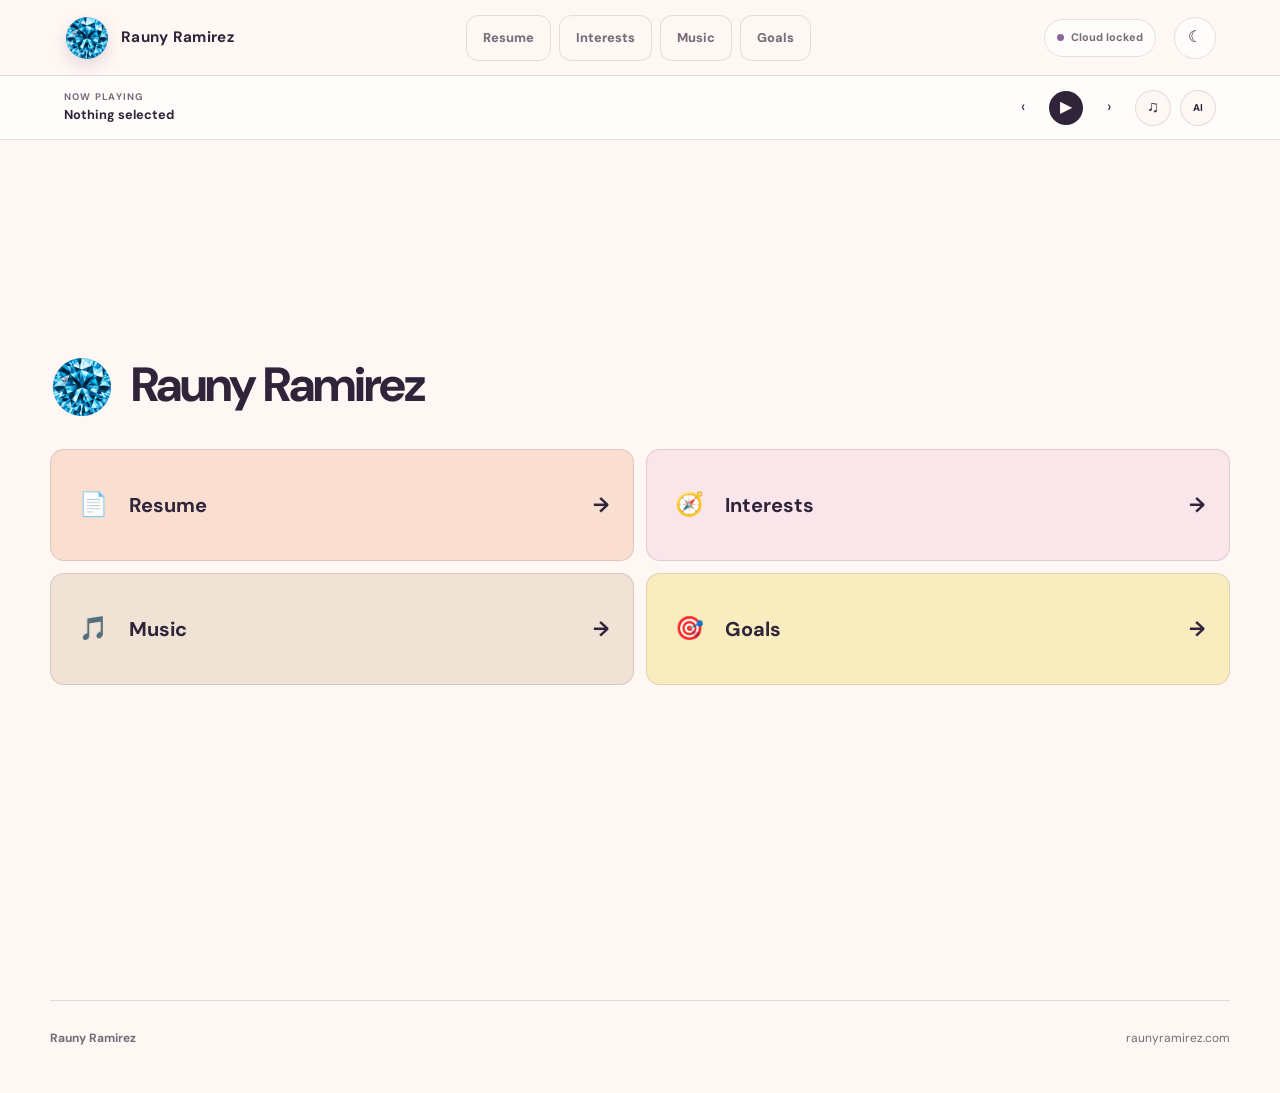
==== commit bc884c1b: "Add playlist queues to shared music player" ====
--- a/index.html
+++ b/index.html
@@ -19,9 +19,9 @@
     <link rel="preconnect" href="https://fonts.googleapis.com" />
     <link rel="preconnect" href="https://fonts.gstatic.com" crossorigin />
     <link href="https://fonts.googleapis.com/css2?family=DM+Sans:wght@400;500;600;700;800&amp;display=swap" rel="stylesheet" />
-    <link rel="stylesheet" href="styles.css?v=20260805-playlisttiles1" />
+    <link rel="stylesheet" href="styles.css?v=20260805-playlistqueue1" />
     <script src="music-cloud.js?v=20260804-structure1" defer></script>
-    <script src="script.js?v=20260805-playlisttiles1" defer></script>
+    <script src="script.js?v=20260805-playlistqueue1" defer></script>
   </head>
   <body>
     <a class="skip-link" href="#main-content">Skip to content</a>
--- a/styles.css
+++ b/styles.css
@@ -27,12 +27,18 @@
 .cloud-status.connected { color:var(--ink); }
 .cloud-status.connected span { background:#a978b4; box-shadow:0 0 0 4px color-mix(in srgb,#a978b4 18%,transparent); }
 .menu-toggle { display:none; }
-.music-bar { position:sticky; z-index:45; top:var(--header); display:grid; grid-template-columns:1fr auto auto auto auto; min-height:64px; align-items:center; gap:9px; border-bottom:1px solid var(--line); background:color-mix(in srgb,var(--surface) 92%,transparent); padding:8px clamp(20px,5vw,72px); backdrop-filter:blur(18px); }
+.music-bar { position:sticky; z-index:45; top:var(--header); display:grid; grid-template-columns:1fr repeat(5,auto); min-height:64px; align-items:center; gap:9px; border-bottom:1px solid var(--line); background:color-mix(in srgb,var(--surface) 92%,transparent); padding:8px clamp(20px,5vw,72px); backdrop-filter:blur(18px); }
 .music-bar div { display:grid; min-width:0; }
 .music-bar span { color:var(--muted); font-size:.6rem; font-weight:700; letter-spacing:.13em; text-transform:uppercase; }
 .music-bar strong { overflow:hidden; text-overflow:ellipsis; white-space:nowrap; font-size:.8rem; }
 .music-bar button { width:34px; height:34px; border:0; border-radius:50%; }
 .music-bar .play-button { background:var(--ink); color:var(--canvas); }
+.music-bar .music-queue-toggle { display:grid; width:36px; height:36px; place-items:center; border:1px solid var(--line); background:var(--canvas); color:var(--ink); font-size:1rem; }
+.music-bar .music-queue-toggle[aria-expanded="true"] { border-color:var(--ink); background:var(--ink); color:var(--canvas); }
+.music-player-menu { position:absolute; top:calc(100% + 8px); right:clamp(20px,5vw,72px); display:grid !important; width:min(360px,calc(100vw - 28px)); gap:7px; border:1px solid var(--line); border-radius:15px; background:var(--surface); box-shadow:var(--shadow); padding:14px; }
+.music-player-menu[hidden] { display:none !important; }
+.music-player-menu label { color:var(--muted); font-size:.7rem; font-weight:750; }
+.music-player-menu select { width:100%; min-height:42px; margin-bottom:5px; border:1px solid var(--line); border-radius:10px; background:var(--canvas); color:var(--ink); padding:0 10px; font:inherit; font-size:.78rem; }
 .music-bar .quick-ai-toggle { display:grid; width:36px; height:36px; place-items:center; border:1px solid var(--line); background:var(--canvas); color:var(--ink); font-size:.62rem; font-weight:800; }
 .music-bar .quick-ai-toggle[aria-expanded="true"] { border-color:var(--ink); background:var(--ink); color:var(--canvas); }
 .quick-ai-popover { position:absolute; top:calc(100% + 8px); right:clamp(20px,5vw,72px); width:min(390px,calc(100vw - 28px)); max-height:min(70vh,620px); overflow-y:auto; border:1px solid var(--line); border-radius:15px; background:var(--surface); box-shadow:var(--shadow); padding:14px; }
@@ -185,7 +191,7 @@
   #primary-nav a { justify-content:flex-start; }
   .cloud-status,.cloud-status.connected { width:38px; overflow:hidden; justify-content:center; gap:0; padding:0; color:transparent; font-size:0; }
   .cloud-status span { flex:0 0 auto; }
-  .music-bar { grid-template-columns:minmax(0,1fr) repeat(4,auto); gap:5px; padding-inline:12px; }
+  .music-bar { grid-template-columns:minmax(0,1fr) repeat(5,auto); gap:4px; padding-inline:12px; }
   .music-bar button { display:grid; place-items:center; }
   .section-shell { width:min(100% - 26px,1180px); }
   .hero { gap:48px; padding-block:55px; }
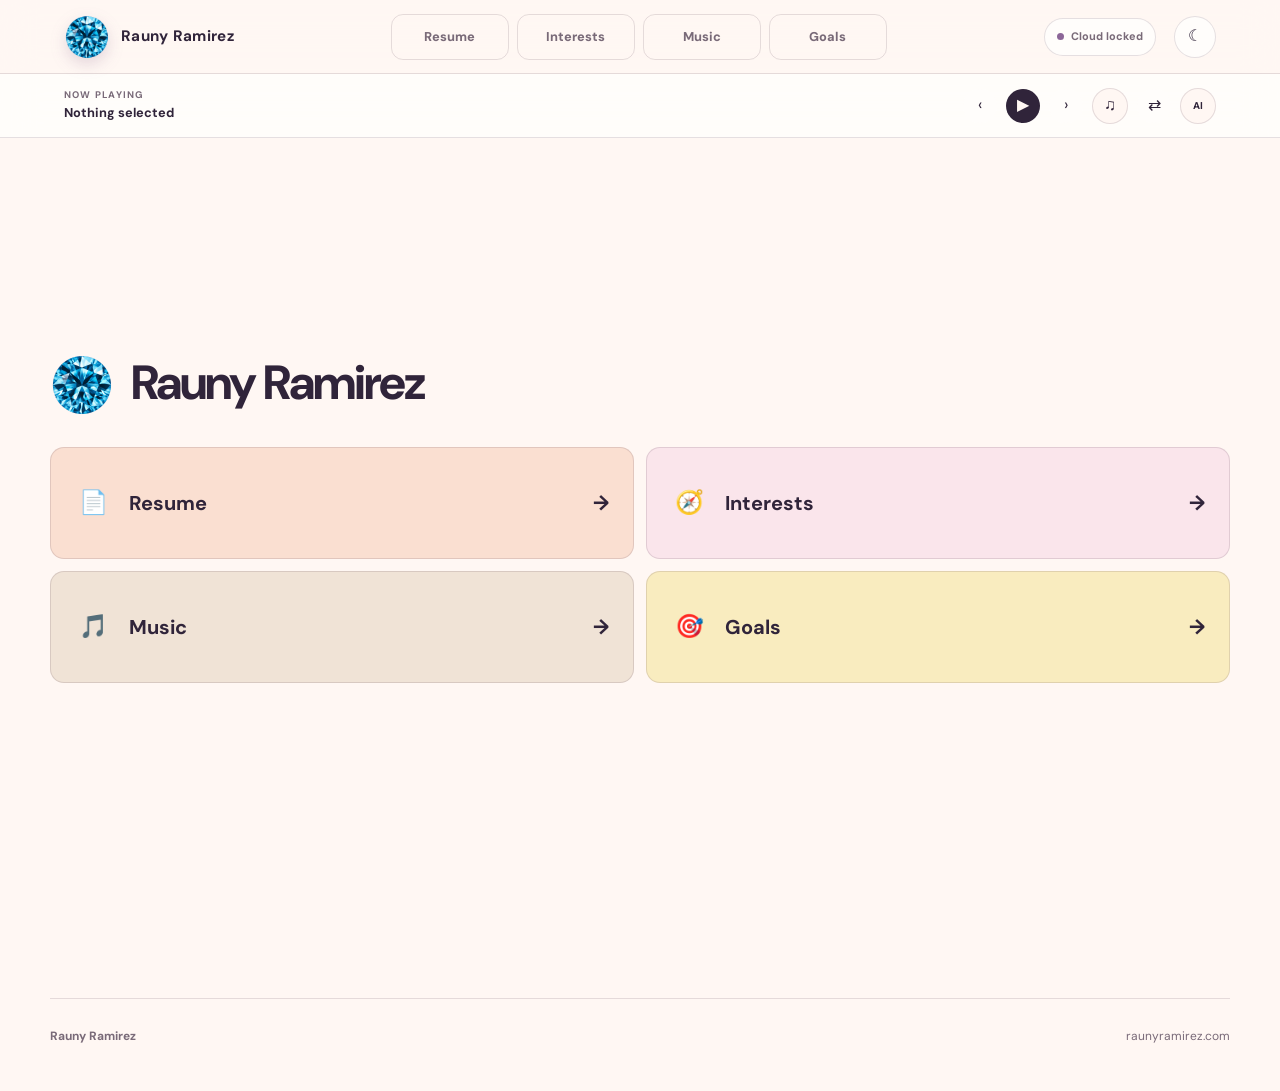
==== commit f8be411c: "Unify header and expand music controls" ====
--- a/index.html
+++ b/index.html
@@ -19,9 +19,9 @@
     <link rel="preconnect" href="https://fonts.googleapis.com" />
     <link rel="preconnect" href="https://fonts.gstatic.com" crossorigin />
     <link href="https://fonts.googleapis.com/css2?family=DM+Sans:wght@400;500;600;700;800&amp;display=swap" rel="stylesheet" />
-    <link rel="stylesheet" href="styles.css?v=20260805-playlistqueue1" />
+    <link rel="stylesheet" href="styles.css?v=20260805-media2" />
     <script src="music-cloud.js?v=20260804-structure1" defer></script>
-    <script src="script.js?v=20260805-playlistqueue1" defer></script>
+    <script src="script.js?v=20260805-media2" defer></script>
   </head>
   <body>
     <a class="skip-link" href="#main-content">Skip to content</a>
--- a/styles.css
+++ b/styles.css
@@ -1,7 +1,7 @@
 :root {
   --canvas: #fff7f3; --surface: #fffdfb; --ink: #30243a; --muted: #796a78; --line: rgba(72,48,69,.14);
   --terracotta: #8c6698; --terracotta-dark: #76547f; --rose: #f8dce5; --sage: #ead9c8; --sun: #f7e6a8; --blue: #f8d4c0;
-  --shadow: 0 12px 35px rgba(91,61,87,.09); --radius: 14px; --header: 76px;
+  --shadow: 0 12px 35px rgba(91,61,87,.09); --radius: 14px; --header: 74px;
 }
 [data-theme="dark"] { --canvas:#211a25; --surface:#302736; --ink:#fff8f5; --muted:#cfbfcc; --line:rgba(255,241,248,.14); --terracotta:#c8a4d1; --terracotta-dark:#e0c2e5; --rose:#4a303d; --sage:#493c34; --sun:#4b432d; --blue:#4a332d; --shadow:0 18px 50px rgba(0,0,0,.3); }
 * { box-sizing: border-box; }
@@ -13,12 +13,12 @@
 a { color: inherit; }
 .skip-link { position:fixed; z-index:999; top:10px; left:10px; transform:translateY(-150%); border-radius:10px; background:var(--ink); color:var(--canvas); padding:10px 14px; }
 .skip-link:focus { transform:none; }
-.site-header { position:sticky; z-index:50; top:0; display:grid; grid-template-columns:auto 1fr auto auto; min-height:var(--header); align-items:center; gap:18px; border-bottom:1px solid var(--line); background:color-mix(in srgb,var(--canvas) 88%,transparent); padding:0 clamp(20px,5vw,72px); backdrop-filter:blur(18px); }
+.site-header { position:sticky; z-index:50; top:0; display:grid; height:var(--header); min-height:var(--header); grid-template-columns:auto 1fr auto auto; align-items:center; gap:18px; border-bottom:1px solid var(--line); background:color-mix(in srgb,var(--canvas) 88%,transparent); padding:0 clamp(20px,5vw,72px); backdrop-filter:blur(18px); }
 .brand { display:flex; align-items:center; gap:11px; text-decoration:none; }
 .brand img { width:46px; height:46px; object-fit:contain; filter:drop-shadow(0 6px 8px rgba(122,76,120,.2)); }
 .brand strong { font-size:.95rem; letter-spacing:.02em; }
 #primary-nav { display:flex; justify-content:center; gap:8px; }
-#primary-nav a { display:inline-flex; min-height:46px; align-items:center; justify-content:center; border:1px solid var(--line); border-radius:12px; color:var(--muted); padding:0 16px; font-size:.8rem; font-weight:800; text-decoration:none; }
+#primary-nav a { display:inline-flex; min-width:118px; min-height:46px; align-items:center; justify-content:center; border:1px solid var(--line); border-radius:12px; color:var(--muted); padding:0 24px; font-size:.8rem; font-weight:800; text-decoration:none; }
 #primary-nav a:hover,#primary-nav a:focus-visible,#primary-nav a[aria-current="page"] { border-color:var(--terracotta); background:var(--surface); color:var(--ink); outline:0; }
 .icon-button,.music-bar button { border:1px solid var(--line); background:var(--surface); color:var(--ink); cursor:pointer; }
 .icon-button { display:grid; width:42px; height:42px; place-items:center; border-radius:50%; }
@@ -27,7 +27,7 @@
 .cloud-status.connected { color:var(--ink); }
 .cloud-status.connected span { background:#a978b4; box-shadow:0 0 0 4px color-mix(in srgb,#a978b4 18%,transparent); }
 .menu-toggle { display:none; }
-.music-bar { position:sticky; z-index:45; top:var(--header); display:grid; grid-template-columns:1fr repeat(5,auto); min-height:64px; align-items:center; gap:9px; border-bottom:1px solid var(--line); background:color-mix(in srgb,var(--surface) 92%,transparent); padding:8px clamp(20px,5vw,72px); backdrop-filter:blur(18px); }
+.music-bar { position:sticky; z-index:45; top:var(--header); display:grid; grid-template-columns:1fr repeat(6,auto); min-height:64px; align-items:center; gap:9px; border-bottom:1px solid var(--line); background:color-mix(in srgb,var(--surface) 92%,transparent); padding:8px clamp(20px,5vw,72px); backdrop-filter:blur(18px); }
 .music-bar div { display:grid; min-width:0; }
 .music-bar span { color:var(--muted); font-size:.6rem; font-weight:700; letter-spacing:.13em; text-transform:uppercase; }
 .music-bar strong { overflow:hidden; text-overflow:ellipsis; white-space:nowrap; font-size:.8rem; }
@@ -35,6 +35,7 @@
 .music-bar .play-button { background:var(--ink); color:var(--canvas); }
 .music-bar .music-queue-toggle { display:grid; width:36px; height:36px; place-items:center; border:1px solid var(--line); background:var(--canvas); color:var(--ink); font-size:1rem; }
 .music-bar .music-queue-toggle[aria-expanded="true"] { border-color:var(--ink); background:var(--ink); color:var(--canvas); }
+.music-bar .music-shuffle-toggle[aria-pressed="true"] { border-color:var(--ink); background:var(--ink); color:var(--canvas); }
 .music-player-menu { position:absolute; top:calc(100% + 8px); right:clamp(20px,5vw,72px); display:grid !important; width:min(360px,calc(100vw - 28px)); gap:7px; border:1px solid var(--line); border-radius:15px; background:var(--surface); box-shadow:var(--shadow); padding:14px; }
 .music-player-menu[hidden] { display:none !important; }
 .music-player-menu label { color:var(--muted); font-size:.7rem; font-weight:750; }
@@ -155,6 +156,8 @@
 .track-list { display:grid; min-width:850px; }
 .track-row { border-bottom:1px solid var(--line); padding:14px 2px; }
 .track-row.editing { background:color-mix(in srgb,var(--sun) 32%,transparent); }
+.track-row.playing { background:color-mix(in srgb,var(--rose) 58%,transparent); box-shadow:inset 4px 0 0 var(--terracotta); }
+.track-row.playing .track-play { background:var(--ink); color:var(--canvas); }
 .track-row:last-child { border:0; }
 .track-row .track-play { display:grid; width:38px; height:38px; place-items:center; border:0; border-radius:50%; background:var(--terracotta); color:var(--surface); cursor:pointer; }
 .track-song { display:grid; min-width:0; }
@@ -188,10 +191,10 @@
   .menu-toggle { display:grid; border-radius:12px; }
   #primary-nav { position:absolute; top:calc(100% + 1px); right:0; left:0; display:none; flex-direction:column; background:var(--surface); padding:12px 14px; box-shadow:var(--shadow); }
   #primary-nav.open { display:flex; }
-  #primary-nav a { justify-content:flex-start; }
+  #primary-nav a { min-width:0; justify-content:flex-start; }
   .cloud-status,.cloud-status.connected { width:38px; overflow:hidden; justify-content:center; gap:0; padding:0; color:transparent; font-size:0; }
   .cloud-status span { flex:0 0 auto; }
-  .music-bar { grid-template-columns:minmax(0,1fr) repeat(5,auto); gap:4px; padding-inline:12px; }
+  .music-bar { grid-template-columns:minmax(0,1fr) repeat(6,auto); gap:4px; padding-inline:12px; }
   .music-bar button { display:grid; place-items:center; }
   .section-shell { width:min(100% - 26px,1180px); }
   .hero { gap:48px; padding-block:55px; }
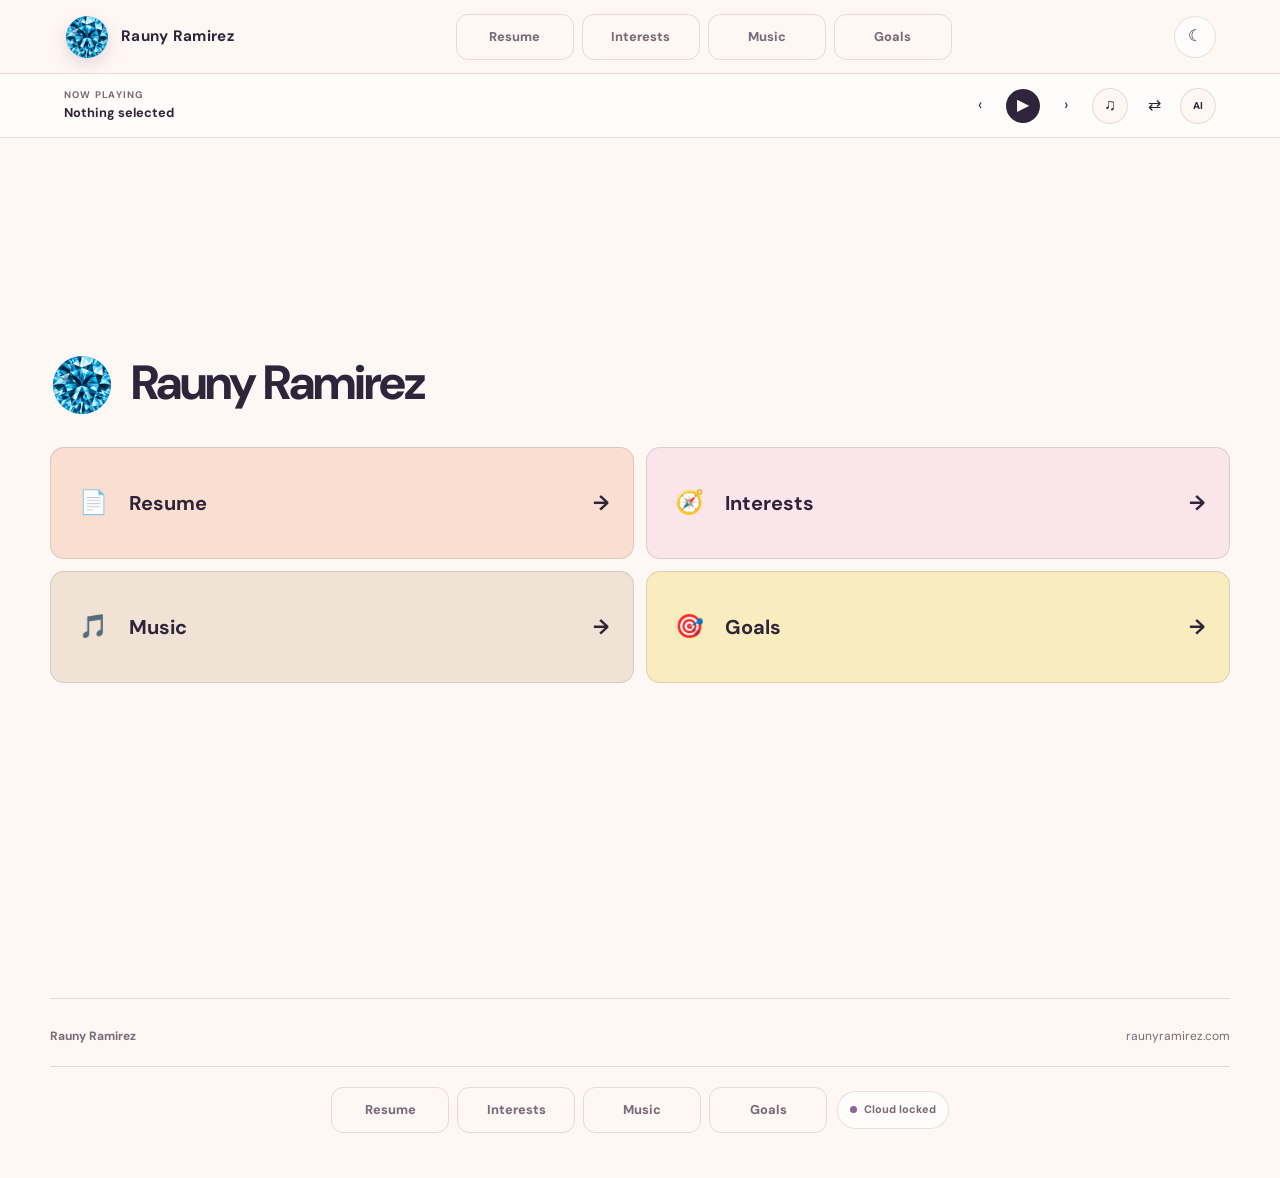
==== commit 7024b505: "Add matching footer navigation and cloud status" ====
--- a/index.html
+++ b/index.html
@@ -19,9 +19,9 @@
     <link rel="preconnect" href="https://fonts.googleapis.com" />
     <link rel="preconnect" href="https://fonts.gstatic.com" crossorigin />
     <link href="https://fonts.googleapis.com/css2?family=DM+Sans:wght@400;500;600;700;800&amp;display=swap" rel="stylesheet" />
-    <link rel="stylesheet" href="styles.css?v=20260805-media2" />
+    <link rel="stylesheet" href="styles.css?v=20260806-footer1" />
     <script src="music-cloud.js?v=20260804-structure1" defer></script>
-    <script src="script.js?v=20260805-media2" defer></script>
+    <script src="script.js?v=20260806-footer1" defer></script>
   </head>
   <body>
     <a class="skip-link" href="#main-content">Skip to content</a>
@@ -31,7 +31,6 @@
       <nav id="primary-nav" aria-label="Primary navigation">
         <a href="resume.html">Resume</a><a href="interests.html">Interests</a><a href="music.html">Music</a><a href="goals.html">Goals</a>
       </nav>
-      <button id="cloud-status" class="cloud-status" type="button"><span></span>Cloud locked</button>
       <button id="theme-toggle" class="icon-button" type="button" aria-label="Switch color theme">☾</button>
     </header>
 
--- a/styles.css
+++ b/styles.css
@@ -13,7 +13,7 @@
 a { color: inherit; }
 .skip-link { position:fixed; z-index:999; top:10px; left:10px; transform:translateY(-150%); border-radius:10px; background:var(--ink); color:var(--canvas); padding:10px 14px; }
 .skip-link:focus { transform:none; }
-.site-header { position:sticky; z-index:50; top:0; display:grid; height:var(--header); min-height:var(--header); grid-template-columns:auto 1fr auto auto; align-items:center; gap:18px; border-bottom:1px solid var(--line); background:color-mix(in srgb,var(--canvas) 88%,transparent); padding:0 clamp(20px,5vw,72px); backdrop-filter:blur(18px); }
+.site-header { position:sticky; z-index:50; top:0; display:grid; height:var(--header); min-height:var(--header); grid-template-columns:auto 1fr auto; align-items:center; gap:18px; border-bottom:1px solid var(--line); background:color-mix(in srgb,var(--canvas) 88%,transparent); padding:0 clamp(20px,5vw,72px); backdrop-filter:blur(18px); }
 .brand { display:flex; align-items:center; gap:11px; text-decoration:none; }
 .brand img { width:46px; height:46px; object-fit:contain; filter:drop-shadow(0 6px 8px rgba(122,76,120,.2)); }
 .brand strong { font-size:.95rem; letter-spacing:.02em; }
@@ -168,12 +168,16 @@
 .track-row-actions { display:flex; align-items:center; justify-content:flex-end; gap:4px; }
 .track-row-actions button { min-width:30px; min-height:30px; border:0; border-radius:8px; background:transparent; color:var(--muted); cursor:pointer; font:inherit; font-size:.75rem; font-weight:800; }
 .track-row-actions .track-save { background:var(--sun); color:var(--ink); padding:0 9px; }
-body > footer { display:flex; width:min(1180px,calc(100% - 40px)); justify-content:space-between; gap:20px; margin:100px auto 0; border-top:1px solid var(--line); padding:28px 0 45px; color:var(--muted); font-size:.75rem; }
+body > footer { display:flex; width:min(1180px,calc(100% - 40px)); flex-wrap:wrap; justify-content:space-between; gap:20px; margin:100px auto 0; border-top:1px solid var(--line); padding:28px 0 45px; color:var(--muted); font-size:.75rem; }
+.footer-controls { display:flex; width:100%; flex-wrap:wrap; align-items:center; justify-content:center; gap:10px; border-top:1px solid var(--line); padding-top:20px; }
+.footer-nav { display:flex; flex-wrap:wrap; justify-content:center; gap:8px; }
+.footer-nav a { display:inline-flex; min-width:118px; min-height:46px; align-items:center; justify-content:center; border:1px solid var(--line); border-radius:12px; color:var(--muted); padding:0 24px; font-size:.8rem; font-weight:800; text-decoration:none; }
+.footer-nav a:hover,.footer-nav a:focus-visible,.footer-nav a[aria-current="page"] { border-color:var(--terracotta); background:var(--surface); color:var(--ink); outline:0; }
+.footer-controls .cloud-status { flex:0 0 auto; }
 .toast { position:fixed; z-index:100; right:22px; bottom:22px; max-width:min(390px,calc(100% - 44px)); transform:translateY(130%); border-radius:14px; background:var(--ink); color:var(--canvas); padding:12px 16px; opacity:0; transition:.25s; }
 .toast.visible { transform:none; opacity:1; }
 
 @media (max-width:900px) {
-  .cloud-status { justify-self:end; }
   .hero { grid-template-columns:1fr; min-height:auto; padding-block:70px; }
   .hero-art { width:min(470px,88vw); justify-self:center; }
   .overview { grid-template-columns:1fr 1fr; }
@@ -186,14 +190,15 @@
   .drawing-actions { width:100%; margin-left:0; }
 }
 @media (max-width:600px) {
-  .site-header { grid-template-columns:auto auto 1fr auto; justify-content:space-between; padding-inline:14px; }
+  .site-header { grid-template-columns:auto auto 1fr; justify-content:space-between; padding-inline:14px; }
   .brand strong { display:none; }
   .menu-toggle { display:grid; border-radius:12px; }
   #primary-nav { position:absolute; top:calc(100% + 1px); right:0; left:0; display:none; flex-direction:column; background:var(--surface); padding:12px 14px; box-shadow:var(--shadow); }
   #primary-nav.open { display:flex; }
   #primary-nav a { min-width:0; justify-content:flex-start; }
-  .cloud-status,.cloud-status.connected { width:38px; overflow:hidden; justify-content:center; gap:0; padding:0; color:transparent; font-size:0; }
-  .cloud-status span { flex:0 0 auto; }
+  .footer-controls { align-items:stretch; }
+  .footer-nav { width:100%; }
+  .footer-nav a { justify-content:center; text-align:center; }
   .music-bar { grid-template-columns:minmax(0,1fr) repeat(6,auto); gap:4px; padding-inline:12px; }
   .music-bar button { display:grid; place-items:center; }
   .section-shell { width:min(100% - 26px,1180px); }
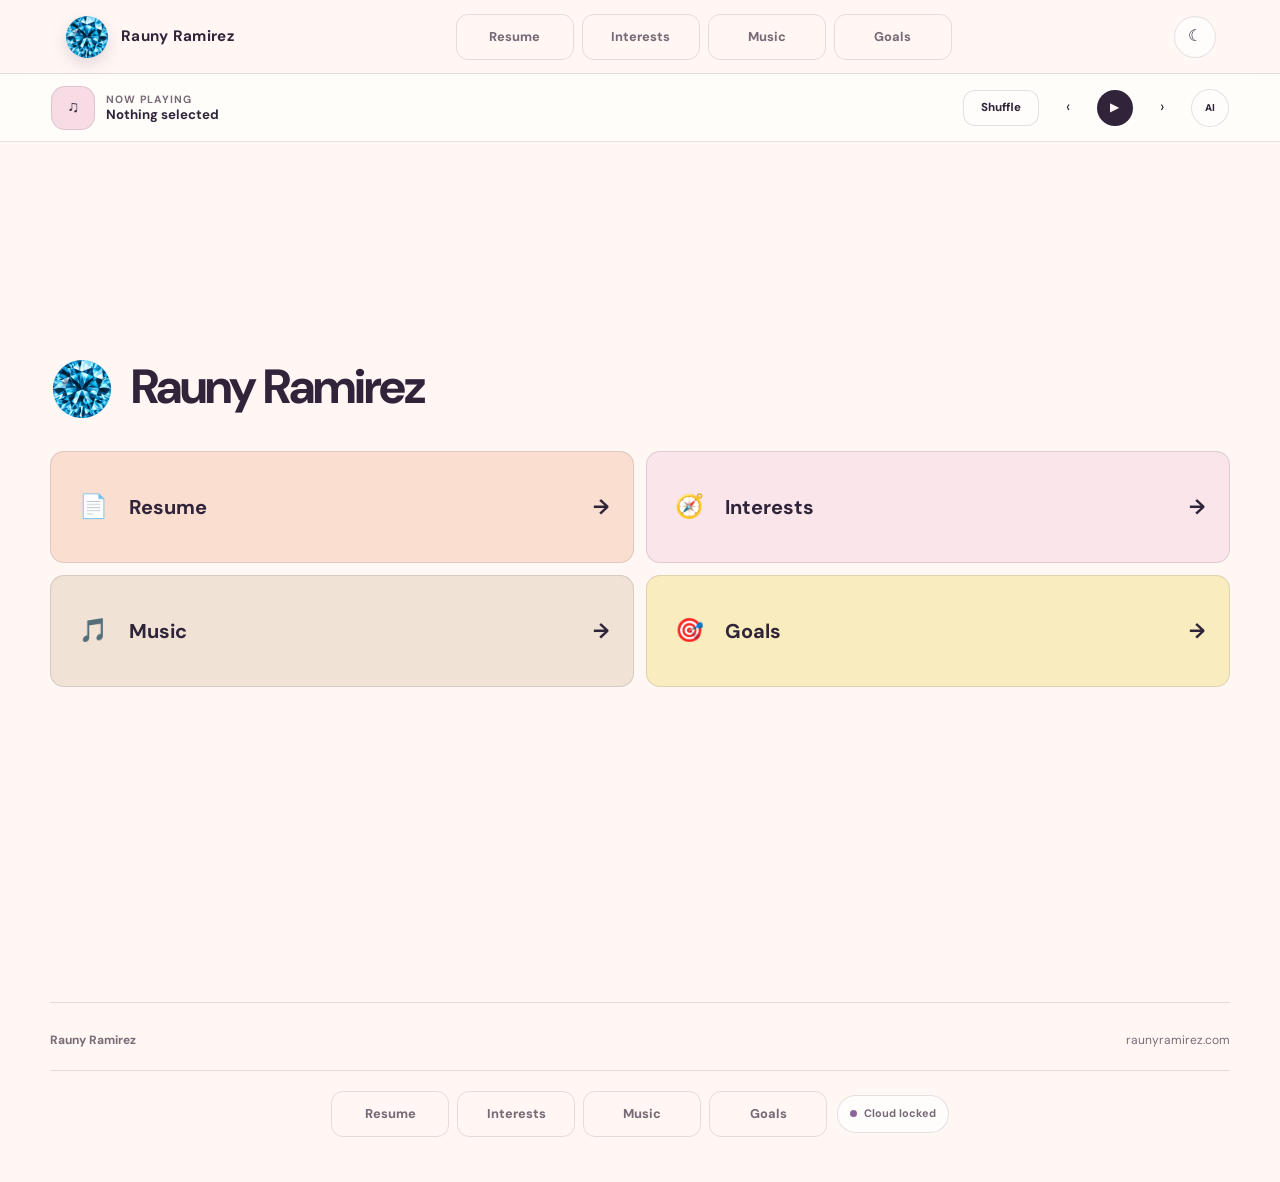
==== commit bcbb9be4: "Match Anthony music bar layout" ====
--- a/index.html
+++ b/index.html
@@ -19,9 +19,9 @@
     <link rel="preconnect" href="https://fonts.googleapis.com" />
     <link rel="preconnect" href="https://fonts.gstatic.com" crossorigin />
     <link href="https://fonts.googleapis.com/css2?family=DM+Sans:wght@400;500;600;700;800&amp;display=swap" rel="stylesheet" />
-    <link rel="stylesheet" href="styles.css?v=20260806-footer1" />
+    <link rel="stylesheet" href="styles.css?v=20260806-player1" />
     <script src="music-cloud.js?v=20260804-structure1" defer></script>
-    <script src="script.js?v=20260806-footer1" defer></script>
+    <script src="script.js?v=20260806-player1" defer></script>
   </head>
   <body>
     <a class="skip-link" href="#main-content">Skip to content</a>
--- a/styles.css
+++ b/styles.css
@@ -27,20 +27,21 @@
 .cloud-status.connected { color:var(--ink); }
 .cloud-status.connected span { background:#a978b4; box-shadow:0 0 0 4px color-mix(in srgb,#a978b4 18%,transparent); }
 .menu-toggle { display:none; }
-.music-bar { position:sticky; z-index:45; top:var(--header); display:grid; grid-template-columns:1fr repeat(6,auto); min-height:64px; align-items:center; gap:9px; border-bottom:1px solid var(--line); background:color-mix(in srgb,var(--surface) 92%,transparent); padding:8px clamp(20px,5vw,72px); backdrop-filter:blur(18px); }
-.music-bar div { display:grid; min-width:0; }
-.music-bar span { color:var(--muted); font-size:.6rem; font-weight:700; letter-spacing:.13em; text-transform:uppercase; }
-.music-bar strong { overflow:hidden; text-overflow:ellipsis; white-space:nowrap; font-size:.8rem; }
-.music-bar button { width:34px; height:34px; border:0; border-radius:50%; }
-.music-bar .play-button { background:var(--ink); color:var(--canvas); }
-.music-bar .music-queue-toggle { display:grid; width:36px; height:36px; place-items:center; border:1px solid var(--line); background:var(--canvas); color:var(--ink); font-size:1rem; }
+.music-bar { position:sticky; z-index:45; top:var(--header); display:grid; grid-template-columns:auto minmax(0,1fr) repeat(5,auto); min-height:68px; align-items:center; gap:11px; border-bottom:1px solid var(--line); background:color-mix(in srgb,var(--surface) 90%,transparent); padding:10px clamp(22px,4vw,58px); backdrop-filter:blur(18px); }
+.music-bar-copy { display:grid; min-width:0; line-height:normal; }
+.music-bar-copy span { color:var(--muted); font-size:.66rem; font-weight:700; letter-spacing:.08em; text-transform:uppercase; }
+.music-bar-copy strong { overflow:hidden; text-overflow:ellipsis; white-space:nowrap; font-size:.83rem; }
+.music-bar button { display:grid; width:36px; height:36px; place-items:center; border:0; border-radius:50%; background:transparent; color:var(--ink); }
+.music-bar .play-button { background:var(--ink); color:var(--canvas); font-size:.72rem; }
+.music-bar .music-queue-toggle { display:grid; width:44px; height:44px; place-items:center; border:1px solid var(--line); border-radius:14px; background:var(--rose); color:var(--ink); font-size:1rem; }
 .music-bar .music-queue-toggle[aria-expanded="true"] { border-color:var(--ink); background:var(--ink); color:var(--canvas); }
-.music-bar .music-shuffle-toggle[aria-pressed="true"] { border-color:var(--ink); background:var(--ink); color:var(--canvas); }
+.music-bar .music-shuffle-toggle { width:auto; min-width:76px; border:1px solid var(--line); border-radius:12px; background:var(--surface); padding:0 12px; font-size:.72rem; font-weight:800; }
+.music-bar .music-shuffle-toggle[aria-pressed="true"] { border-color:var(--terracotta); background:var(--rose); color:var(--ink); }
 .music-player-menu { position:absolute; top:calc(100% + 8px); right:clamp(20px,5vw,72px); display:grid !important; width:min(360px,calc(100vw - 28px)); gap:7px; border:1px solid var(--line); border-radius:15px; background:var(--surface); box-shadow:var(--shadow); padding:14px; }
 .music-player-menu[hidden] { display:none !important; }
 .music-player-menu label { color:var(--muted); font-size:.7rem; font-weight:750; }
 .music-player-menu select { width:100%; min-height:42px; margin-bottom:5px; border:1px solid var(--line); border-radius:10px; background:var(--canvas); color:var(--ink); padding:0 10px; font:inherit; font-size:.78rem; }
-.music-bar .quick-ai-toggle { display:grid; width:36px; height:36px; place-items:center; border:1px solid var(--line); background:var(--canvas); color:var(--ink); font-size:.62rem; font-weight:800; }
+.music-bar .quick-ai-toggle { display:grid; width:38px; height:38px; place-items:center; border:1px solid var(--line); background:var(--surface); color:var(--ink); font-size:.62rem; font-weight:850; }
 .music-bar .quick-ai-toggle[aria-expanded="true"] { border-color:var(--ink); background:var(--ink); color:var(--canvas); }
 .quick-ai-popover { position:absolute; top:calc(100% + 8px); right:clamp(20px,5vw,72px); width:min(390px,calc(100vw - 28px)); max-height:min(70vh,620px); overflow-y:auto; border:1px solid var(--line); border-radius:15px; background:var(--surface); box-shadow:var(--shadow); padding:14px; }
 .quick-ai-popover form { display:grid; gap:9px; }
@@ -199,7 +200,8 @@
   .footer-controls { align-items:stretch; }
   .footer-nav { width:100%; }
   .footer-nav a { justify-content:center; text-align:center; }
-  .music-bar { grid-template-columns:minmax(0,1fr) repeat(6,auto); gap:4px; padding-inline:12px; }
+  .music-bar { grid-template-columns:auto minmax(0,1fr) repeat(5,auto); gap:4px; padding-inline:12px; }
+  .music-bar .music-queue-toggle { width:34px; height:34px; border-radius:50%; }
   .music-bar button { display:grid; place-items:center; }
   .section-shell { width:min(100% - 26px,1180px); }
   .hero { gap:48px; padding-block:55px; }
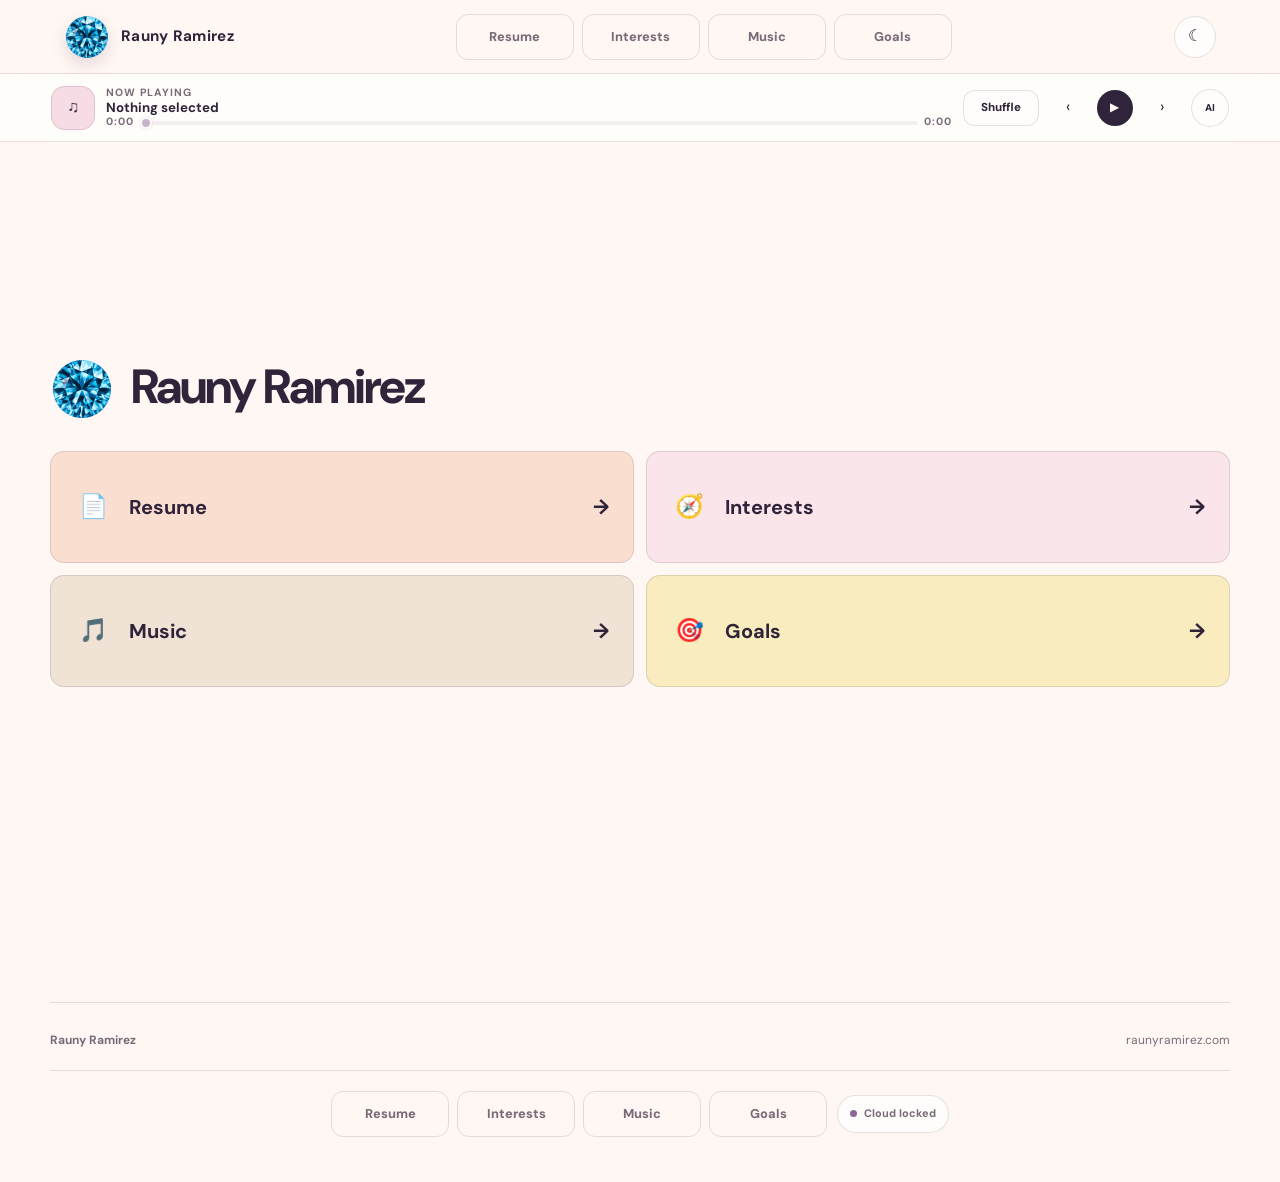
==== commit 0d3f4a38: "Add music scrubbing and reliable pause" ====
--- a/index.html
+++ b/index.html
@@ -19,9 +19,9 @@
     <link rel="preconnect" href="https://fonts.googleapis.com" />
     <link rel="preconnect" href="https://fonts.gstatic.com" crossorigin />
     <link href="https://fonts.googleapis.com/css2?family=DM+Sans:wght@400;500;600;700;800&amp;display=swap" rel="stylesheet" />
-    <link rel="stylesheet" href="styles.css?v=20260806-player1" />
+    <link rel="stylesheet" href="styles.css?v=20260806-seek1" />
     <script src="music-cloud.js?v=20260804-structure1" defer></script>
-    <script src="script.js?v=20260806-player1" defer></script>
+    <script src="script.js?v=20260806-seek1" defer></script>
   </head>
   <body>
     <a class="skip-link" href="#main-content">Skip to content</a>
--- a/styles.css
+++ b/styles.css
@@ -31,6 +31,15 @@
 .music-bar-copy { display:grid; min-width:0; line-height:normal; }
 .music-bar-copy span { color:var(--muted); font-size:.66rem; font-weight:700; letter-spacing:.08em; text-transform:uppercase; }
 .music-bar-copy strong { overflow:hidden; text-overflow:ellipsis; white-space:nowrap; font-size:.83rem; }
+.music-timeline { display:grid; min-width:0; grid-template-columns:auto minmax(48px,1fr) auto; align-items:center; gap:6px; color:var(--muted); font-size:.58rem; font-variant-numeric:tabular-nums; line-height:1; }
+.music-timeline input[type="range"] { appearance:none; -webkit-appearance:none; width:100%; min-height:14px; margin:0; border:0; border-radius:0; background:transparent; box-shadow:none; padding:0; cursor:pointer; }
+.music-timeline input[type="range"]::-webkit-slider-runnable-track { height:4px; border-radius:999px; background:linear-gradient(90deg,var(--terracotta) 0 var(--music-progress,0%),var(--line) var(--music-progress,0%) 100%); }
+.music-timeline input[type="range"]::-webkit-slider-thumb { appearance:none; -webkit-appearance:none; width:12px; height:12px; margin-top:-4px; border:2px solid var(--surface); border-radius:50%; background:var(--terracotta); box-shadow:0 0 0 1px var(--line); }
+.music-timeline input[type="range"]::-moz-range-track { height:4px; border-radius:999px; background:var(--line); }
+.music-timeline input[type="range"]::-moz-range-progress { height:4px; border-radius:999px; background:var(--terracotta); }
+.music-timeline input[type="range"]::-moz-range-thumb { width:10px; height:10px; border:2px solid var(--surface); border-radius:50%; background:var(--terracotta); }
+.music-timeline input[type="range"]:focus-visible { outline:2px solid var(--terracotta); outline-offset:2px; box-shadow:none; }
+.music-timeline input[type="range"]:disabled { cursor:default; opacity:.48; }
 .music-bar button { display:grid; width:36px; height:36px; place-items:center; border:0; border-radius:50%; background:transparent; color:var(--ink); }
 .music-bar .play-button { background:var(--ink); color:var(--canvas); font-size:.72rem; }
 .music-bar .music-queue-toggle { display:grid; width:44px; height:44px; place-items:center; border:1px solid var(--line); border-radius:14px; background:var(--rose); color:var(--ink); font-size:1rem; }
@@ -139,6 +148,13 @@
 .library-title { display:flex; align-items:end; justify-content:space-between; border-bottom:1px solid var(--line); padding-bottom:16px; }
 .library-title h2,.library-title h3 { margin:0; font-size:2rem; }
 .library-title small { color:var(--muted); }
+.library-player { display:grid; grid-template-columns:auto minmax(0,1fr); align-items:center; gap:13px; margin:18px 0 4px; border:1px solid var(--line); border-radius:14px; background:color-mix(in srgb,var(--rose) 48%,var(--surface)); padding:13px 15px; }
+.library-player > button { display:grid; width:42px; height:42px; place-items:center; border:0; border-radius:50%; background:var(--ink); color:var(--canvas); cursor:pointer; font-size:.76rem; }
+.library-player > button:disabled { cursor:default; opacity:.45; }
+.library-player-copy { display:grid; min-width:0; gap:3px; }
+.library-player-copy > small { color:var(--muted); font-size:.62rem; font-weight:750; letter-spacing:.08em; text-transform:uppercase; }
+.library-player-copy > strong { overflow:hidden; font-size:.82rem; text-overflow:ellipsis; white-space:nowrap; }
+.library-player .music-timeline { max-width:720px; }
 .library-actions { display:flex; align-items:center; gap:8px; }
 .bulk-playlist-select { max-width:160px; min-height:40px; border:1px solid var(--line); border-radius:10px; background:var(--surface); color:var(--ink); padding:0 10px; font:inherit; font-size:.7rem; font-weight:700; }
 .bulk-playlist-select:disabled { opacity:.45; }
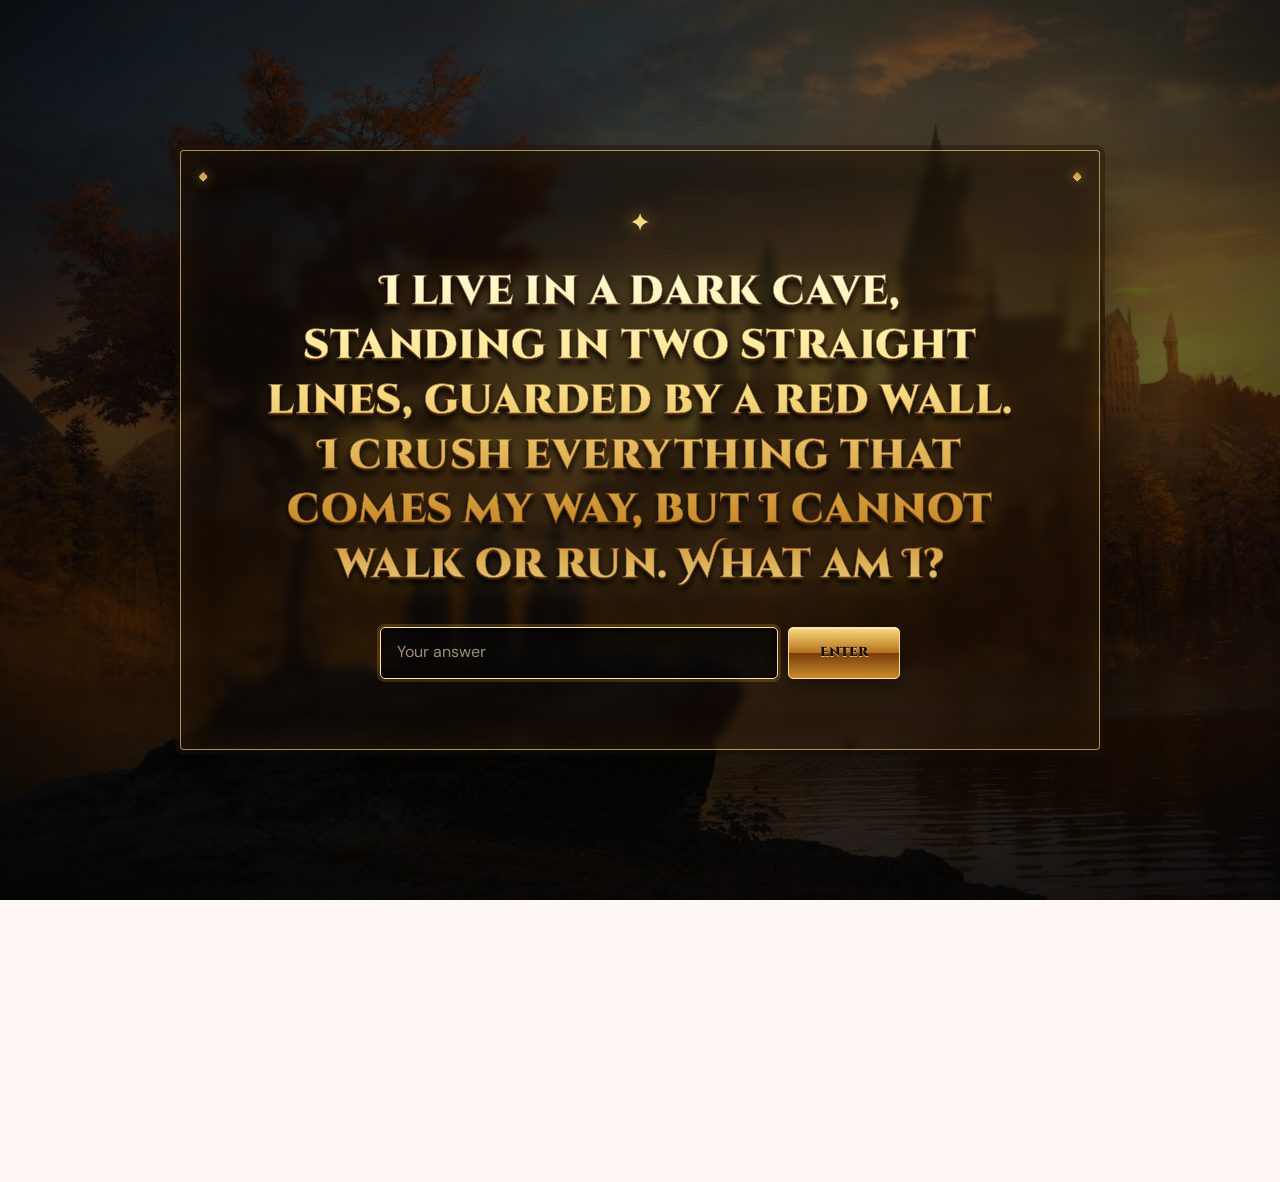
==== commit b6090c01: "Add Rauny fantasy riddle entrance" ====
--- a/index.html
+++ b/index.html
@@ -11,6 +11,7 @@
     <meta property="og:image" content="https://raunyramirez.com/logo.png" />
     <meta property="og:type" content="website" />
     <title>Rauny Ramirez</title>
+    <script src="entry-gate.js?v=20260806-riddle1"></script>
     <link rel="icon" href="favicon.ico" sizes="any" />
     <link rel="icon" href="favicon-32.png" type="image/png" sizes="32x32" />
     <link rel="icon" href="favicon-16.png" type="image/png" sizes="16x16" />
@@ -19,9 +20,9 @@
     <link rel="preconnect" href="https://fonts.googleapis.com" />
     <link rel="preconnect" href="https://fonts.gstatic.com" crossorigin />
     <link href="https://fonts.googleapis.com/css2?family=DM+Sans:wght@400;500;600;700;800&amp;display=swap" rel="stylesheet" />
-    <link rel="stylesheet" href="styles.css?v=20260806-seek1" />
+    <link rel="stylesheet" href="styles.css?v=20260806-riddle1" />
     <script src="music-cloud.js?v=20260804-structure1" defer></script>
-    <script src="script.js?v=20260806-seek1" defer></script>
+    <script src="script.js?v=20260806-study2" defer></script>
   </head>
   <body>
     <a class="skip-link" href="#main-content">Skip to content</a>
--- a/styles.css
+++ b/styles.css
@@ -8,6 +8,127 @@
 [hidden] { display:none !important; }
 html { scroll-behavior: smooth; scroll-padding-top: 150px; }
 body { margin: 0; background: var(--canvas); color: var(--ink); font-family: "DM Sans", sans-serif; line-height: 1.55; transition: background .25s,color .25s; }
+html.visitor-locked { overflow:hidden; }
+html.visitor-locked body > :not(.entry-gate) { visibility:hidden; }
+
+/* Visitor entrance */
+.entry-gate {
+  position:fixed;
+  z-index:1000;
+  inset:0;
+  display:grid;
+  min-height:100svh;
+  place-items:center;
+  overflow:auto;
+  padding:clamp(20px,5vw,64px);
+  background:
+    linear-gradient(180deg,rgba(4,6,9,.18),rgba(8,4,2,.7)),
+    radial-gradient(circle at 75% 25%,rgba(255,190,63,.18),transparent 38%),
+    url("assets/rauny-entry-castle.jpg") center / cover no-repeat;
+  isolation:isolate;
+  opacity:1;
+  transition:opacity .48s ease,visibility .48s ease;
+}
+.entry-gate::before {
+  position:fixed;
+  z-index:-1;
+  inset:0;
+  background:radial-gradient(ellipse at center,transparent 28%,rgba(2,3,5,.76) 100%);
+  content:"";
+  pointer-events:none;
+}
+.entry-gate-leaving { opacity:0; visibility:hidden; }
+.entry-panel {
+  position:relative;
+  width:min(920px,calc(100vw - clamp(28px,10vw,128px)));
+  border:1px solid rgba(255,222,135,.64);
+  border-radius:4px;
+  background:linear-gradient(145deg,rgba(9,7,6,.76),rgba(24,12,5,.52));
+  box-shadow:0 28px 90px rgba(0,0,0,.68),inset 0 0 42px rgba(191,123,29,.12),0 0 0 5px rgba(45,24,8,.44);
+  padding:clamp(32px,4.5vw,52px) clamp(22px,6vw,78px) clamp(28px,3vw,38px);
+  text-align:center;
+  backdrop-filter:blur(5px) saturate(1.08);
+}
+.entry-panel::before,.entry-panel::after {
+  position:absolute;
+  top:16px;
+  color:#d4a442;
+  content:"◆";
+  font-size:.68rem;
+  text-shadow:0 1px #fff0ad,0 0 12px rgba(255,194,69,.72);
+}
+.entry-panel::before { left:18px; }
+.entry-panel::after { right:18px; }
+.entry-sigil {
+  display:block;
+  margin-bottom:clamp(18px,3vh,24px);
+  color:#f9d671;
+  font-size:clamp(1.1rem,2vw,1.5rem);
+  text-shadow:0 1px #fff7bd,0 0 18px rgba(255,190,57,.75);
+}
+.entry-panel h1 {
+  max-width:820px;
+  margin:0 auto;
+  background:linear-gradient(180deg,#fffbd6 0%,#ffe68b 18%,#c98a25 44%,#fff0a3 61%,#a15c13 82%,#ffe58a 100%);
+  background-size:100% 180%;
+  background-clip:text;
+  color:#e9bd58;
+  font-family:"Cinzel Decorative",Georgia,serif;
+  font-size:clamp(1.42rem,3.3vw,2.55rem);
+  font-weight:900;
+  letter-spacing:.012em;
+  line-height:1.34;
+  text-wrap:balance;
+  -webkit-background-clip:text;
+  -webkit-text-fill-color:transparent;
+  -webkit-text-stroke:.35px rgba(61,28,4,.78);
+  filter:drop-shadow(0 2px 0 #3f2109) drop-shadow(0 4px 3px rgba(0,0,0,.9)) drop-shadow(0 0 13px rgba(252,194,67,.2));
+  animation:entry-gold-shimmer 7s ease-in-out infinite alternate;
+}
+.visitor-entry-form { width:min(520px,100%); margin:clamp(26px,4vh,34px) auto 0; }
+.entry-answer-row { display:grid; grid-template-columns:minmax(0,1fr) auto; gap:10px; }
+.entry-answer-row input {
+  min-width:0;
+  min-height:52px;
+  border:1px solid rgba(239,194,99,.68);
+  border-radius:5px;
+  outline:0;
+  background:rgba(8,7,7,.72);
+  box-shadow:inset 0 2px 11px rgba(0,0,0,.65);
+  color:#fff3c4;
+  padding:0 16px;
+  letter-spacing:.08em;
+}
+.entry-answer-row input::placeholder { color:rgba(255,235,184,.6); letter-spacing:0; }
+.entry-answer-row input:focus { border-color:#ffe49a; box-shadow:0 0 0 3px rgba(248,196,76,.18),inset 0 2px 11px rgba(0,0,0,.65); }
+.entry-answer-row button {
+  min-width:112px;
+  min-height:52px;
+  border:1px solid #ffdf85;
+  border-radius:5px;
+  background:linear-gradient(180deg,#f9dc81 0%,#b57019 50%,#7a3e09 51%,#c98b2b 100%);
+  box-shadow:inset 0 1px 0 rgba(255,255,255,.58),0 7px 20px rgba(0,0,0,.48);
+  color:#170d05;
+  cursor:pointer;
+  font-family:"Cinzel Decorative",Georgia,serif;
+  font-size:.82rem;
+  font-weight:900;
+  text-shadow:0 1px rgba(255,239,182,.72);
+}
+.entry-answer-row button:hover,.entry-answer-row button:focus-visible { filter:brightness(1.14); transform:translateY(-1px); }
+.entry-error { min-height:22px; margin:10px 0 0; color:#ffd7c2; font-size:.78rem; font-weight:700; }
+
+@keyframes entry-gold-shimmer { from { background-position:50% 0%; } to { background-position:50% 100%; } }
+@media (max-width:520px) {
+  .entry-gate { align-items:start; padding:14px; }
+  .entry-panel { margin-block:auto; padding:32px 18px 25px; }
+  .entry-panel h1 { font-size:clamp(1.25rem,6vw,1.72rem); line-height:1.4; }
+  .entry-answer-row { grid-template-columns:1fr; }
+  .entry-answer-row button { width:100%; }
+}
+@media (prefers-reduced-motion:reduce) {
+  .entry-gate,.entry-panel h1 { animation:none; transition:none; }
+}
 button,input,textarea,select { font: inherit; }
 button,a { -webkit-tap-highlight-color: transparent; }
 a { color: inherit; }
